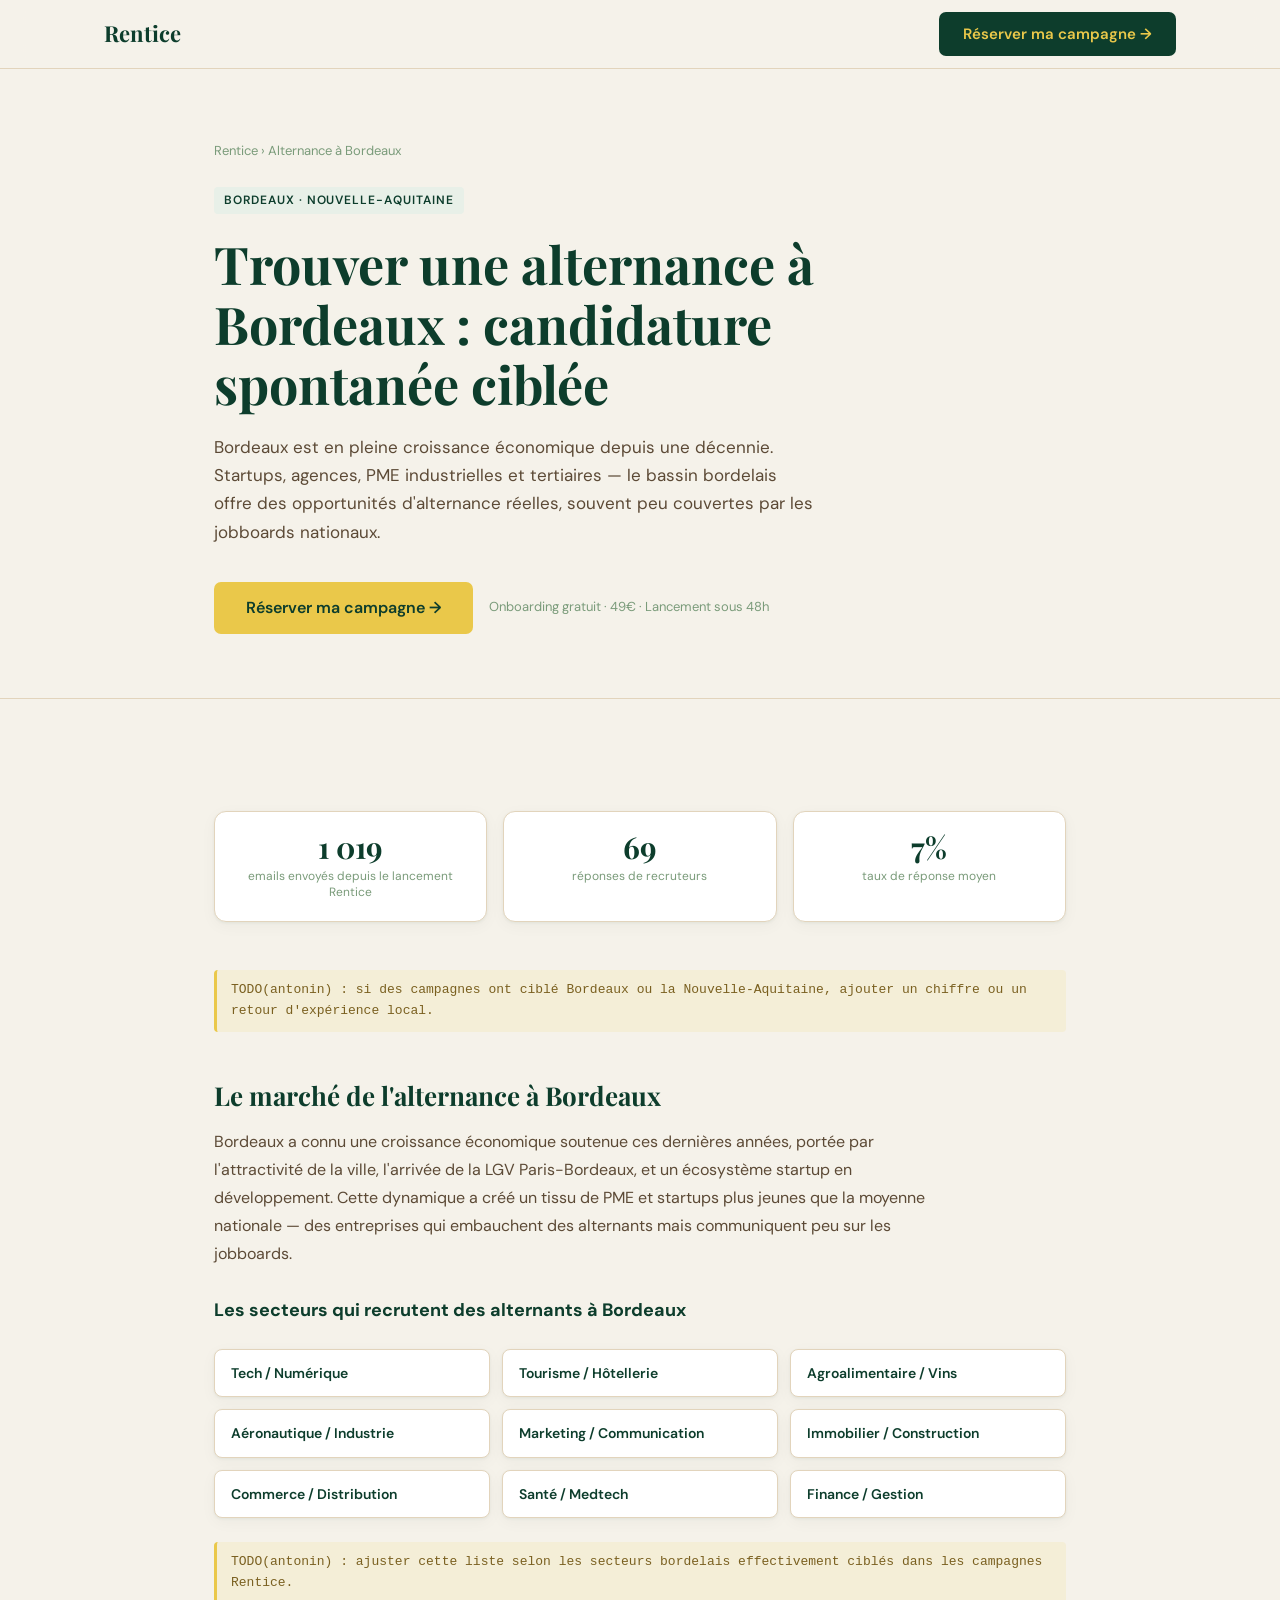
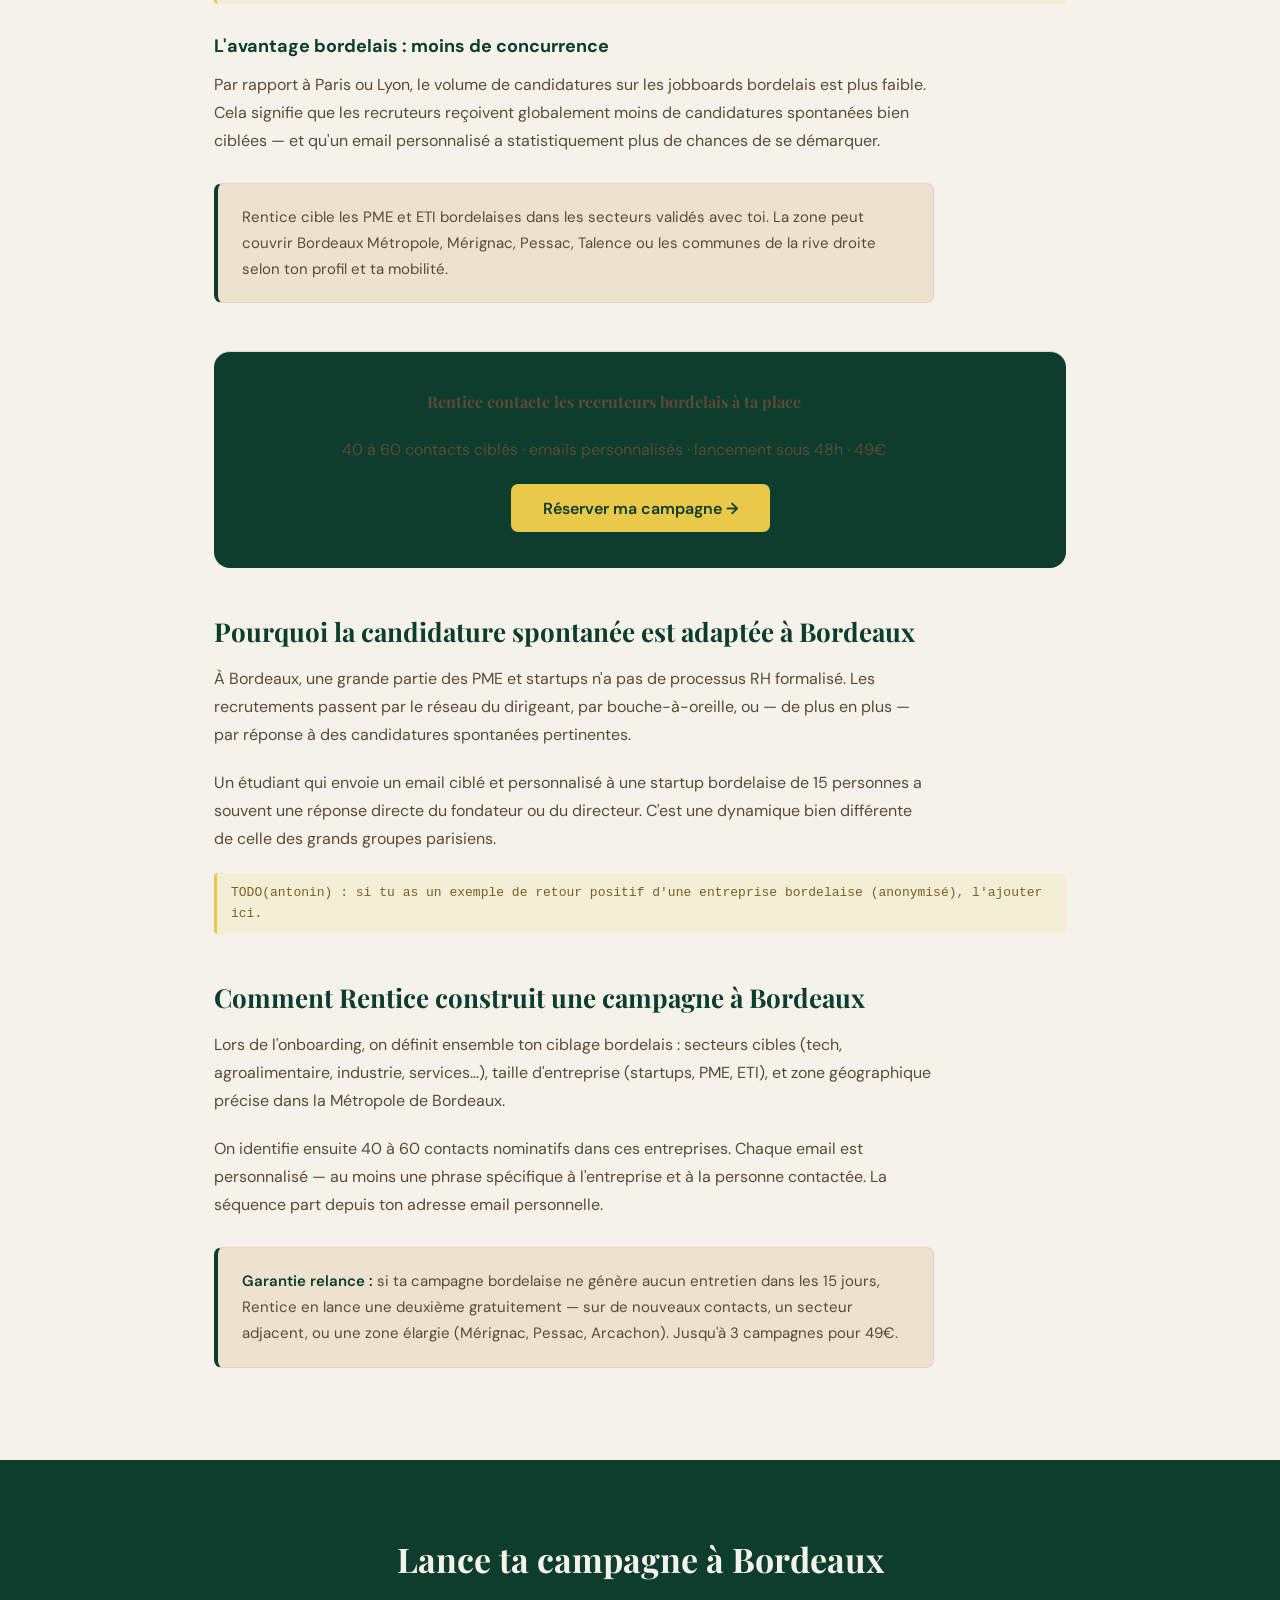
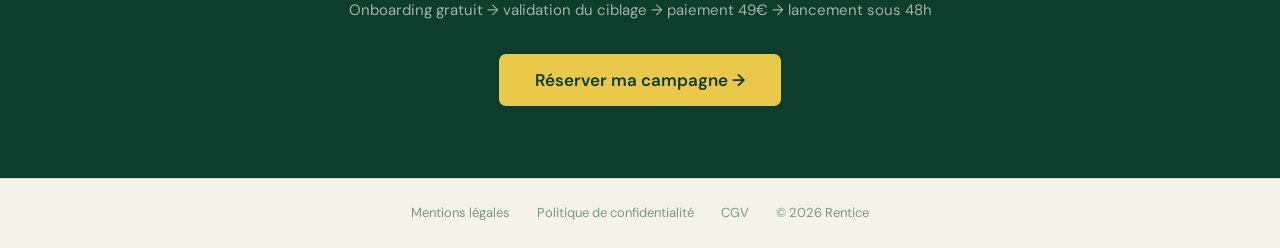
==== alternance-bordeaux/index.html @ 3a3a35f7 "Phase 3 — cluster pages SEO (villes, écoles, emails, résultats) Pages créées : - /resultats/ : donné" ====
<!DOCTYPE html>
<html lang="fr">
<head>
  <meta charset="UTF-8" />
  <meta name="viewport" content="width=device-width, initial-scale=1.0" />
  <title>Trouver une alternance à Bordeaux : candidature spontanée ciblée | Rentice</title>
  <meta name="description" content="Trouver une alternance à Bordeaux en 2026 : marché en croissance, startups et PME actives. Rentice contacte 40 à 60 recruteurs bordelais à ta place. 49€, sans abonnement." />
  <link rel="canonical" href="https://rentice.app/alternance-bordeaux/" />
  <meta name="robots" content="index, follow" />
  <meta property="og:title" content="Trouver une alternance à Bordeaux : candidature spontanée ciblée" />
  <meta property="og:description" content="Rentice contacte les recruteurs bordelais à ta place — startups, PME, agences. 40 à 60 contacts ciblés, emails personnalisés, lancement sous 48h. 49€." />
  <meta property="og:type" content="website" />
  <meta property="og:url" content="https://rentice.app/alternance-bordeaux/" />
  <meta property="og:site_name" content="Rentice" />
  <script type="application/ld+json">
  {
    "@context": "https://schema.org",
    "@type": "Service",
    "name": "Campagne de candidature spontanée alternance Bordeaux",
    "description": "Rentice contacte 40 à 60 recruteurs à Bordeaux pour des étudiants en recherche d'alternance. Emails personnalisés, lancement sous 48h, 49€.",
    "provider": {"@type": "Organization", "name": "Rentice", "url": "https://rentice.app"},
    "areaServed": {"@type": "City", "name": "Bordeaux"},
    "url": "https://rentice.app/alternance-bordeaux/"
  }
  </script>
  <link rel="preconnect" href="https://fonts.googleapis.com" />
  <link rel="preconnect" href="https://fonts.gstatic.com" crossorigin />
  <link rel="preload" as="style" href="https://fonts.googleapis.com/css2?family=Playfair+Display:wght@400;700&family=DM+Sans:ital,opsz,wght@0,9..40,300..700;1,9..40,300..700&display=swap" onload="this.onload=null;this.rel='stylesheet'" />
  <noscript><link rel="stylesheet" href="https://fonts.googleapis.com/css2?family=Playfair+Display:wght@400;700&family=DM+Sans:ital,opsz,wght@0,9..40,300..700;1,9..40,300..700&display=swap" /></noscript>
  <link rel="preload" as="style" href="/style.css" onload="this.onload=null;this.rel='stylesheet'" />
  <noscript><link rel="stylesheet" href="/style.css" /></noscript>
  <style>
    :root{--green-900:#0D3D2C;--green-800:#145238;--gold-400:#EAC84A;--cream-50:#F5F2EA;--cream-100:#EDE2CE;--cream-200:#E2D4BC;--cream-700:#5C4A36;--sage-500:#7A9B7A;--sage-100:#E8F0E8;--font-display:'Playfair Display',Georgia,serif;--font-body:'DM Sans',-apple-system,sans-serif;--radius-sm:7px;--radius-lg:16px;--transition:200ms ease-out;--shadow-card:0 1px 3px rgba(13,61,44,0.06),0 4px 16px rgba(13,61,44,0.04)}
    *,*::before,*::after{box-sizing:border-box;margin:0;padding:0}
    html{overflow-x:hidden}
    body{font-family:var(--font-body);background:var(--cream-50);color:var(--cream-700);line-height:1.6;-webkit-font-smoothing:antialiased}
    a{text-decoration:none;color:inherit}
    .container{width:100%;max-width:900px;margin:0 auto;padding:0 24px}
    .btn{display:inline-flex;align-items:center;justify-content:center;height:44px;padding:0 24px;border-radius:var(--radius-sm);font-family:var(--font-body);font-size:15px;font-weight:600;cursor:pointer;border:none;transition:background var(--transition);white-space:nowrap;text-decoration:none}
    .btn--primary{background:var(--green-900);color:var(--gold-400)}
    .btn--primary:hover{background:var(--green-800)}
    .btn--gold{background:var(--gold-400);color:var(--green-900)}
    .btn--gold:hover{opacity:0.9}
    .navbar{position:sticky;top:0;z-index:100;background:rgba(245,242,234,0.9);backdrop-filter:blur(12px);border-bottom:1px solid var(--cream-200)}
    .navbar__inner{display:flex;align-items:center;height:68px;max-width:1120px;margin:0 auto;padding:0 24px}
    .navbar__logo{font-family:var(--font-display);font-size:22px;font-weight:700;color:var(--green-900)}
    .city-hero{padding:72px 0 64px;border-bottom:1px solid var(--cream-200)}
    .city-hero__breadcrumb{font-size:13px;color:var(--sage-500);margin-bottom:24px}
    .city-hero__breadcrumb a{color:var(--sage-500)}
    .city-hero__breadcrumb a:hover{color:var(--green-900)}
    .city-hero__tag{display:inline-block;background:var(--sage-100);color:var(--green-900);font-size:12px;font-weight:600;letter-spacing:0.08em;text-transform:uppercase;padding:4px 10px;border-radius:4px;margin-bottom:20px}
    .city-hero__title{font-family:var(--font-display);font-size:clamp(30px,5vw,52px);font-weight:700;color:var(--green-900);line-height:1.15;margin-bottom:20px;max-width:760px}
    .city-hero__sub{font-size:17px;color:var(--cream-700);max-width:600px;line-height:1.65;margin-bottom:36px}
    .city-hero__cta-row{display:flex;align-items:center;gap:16px;flex-wrap:wrap}
    .city-hero__note{font-size:13px;color:var(--sage-500)}
    .inline-stats{display:grid;grid-template-columns:repeat(3,1fr);gap:16px;margin:48px 0}
    .inline-stats__item{background:#fff;border:1px solid var(--cream-200);border-radius:12px;padding:20px;text-align:center;box-shadow:var(--shadow-card)}
    .inline-stats__num{font-family:var(--font-display);font-size:30px;font-weight:700;color:var(--green-900);display:block;line-height:1}
    .inline-stats__label{font-size:12px;color:var(--sage-500);margin-top:6px;display:block;line-height:1.4}
    .city-body{padding:64px 0}
    .city-body h2{font-family:var(--font-display);font-size:26px;font-weight:700;color:var(--green-900);margin:48px 0 16px;line-height:1.25}
    .city-body h2:first-child{margin-top:0}
    .city-body h3{font-size:18px;font-weight:700;color:var(--green-900);margin:28px 0 10px}
    .city-body p{font-size:16px;line-height:1.75;color:var(--cream-700);margin-bottom:20px;max-width:720px}
    .city-body ul{margin:0 0 20px 22px;font-size:16px;line-height:1.75;color:var(--cream-700);max-width:720px}
    .city-body li{margin-bottom:6px}
    .city-body strong{color:var(--green-900);font-weight:600}
    .todo{background:rgba(234,200,74,0.12);border-left:3px solid var(--gold-400);padding:10px 14px;border-radius:4px;font-size:13px;color:#7a6020;margin:12px 0 20px;font-family:monospace}
    .callout{background:var(--cream-100);border:1px solid var(--cream-200);border-left:4px solid var(--green-900);border-radius:8px;padding:20px 24px;margin:28px 0;max-width:720px}
    .callout p{margin-bottom:0;font-size:15px}
    .mid-cta{background:var(--green-900);border-radius:var(--radius-lg);padding:36px 40px;margin:48px 0;text-align:center}
    .mid-cta__title{font-family:var(--font-display);font-size:22px;font-weight:700;color:#F5F2EA;margin-bottom:10px}
    .mid-cta__sub{font-size:14px;color:rgba(245,242,234,0.65);margin-bottom:24px}
    .mid-cta .btn--gold{height:48px;font-size:16px;padding:0 32px}
    .end-cta{background:var(--green-900);padding:72px 0;text-align:center}
    .end-cta__title{font-family:var(--font-display);font-size:clamp(24px,4vw,34px);font-weight:700;color:#F5F2EA;margin-bottom:12px}
    .end-cta__sub{font-size:15px;color:rgba(245,242,234,0.65);margin-bottom:32px}
    .end-cta .btn--gold{height:52px;font-size:17px;padding:0 36px}
    .sectors-grid{display:grid;grid-template-columns:repeat(3,1fr);gap:12px;margin:24px 0}
    .sector-chip{background:#fff;border:1px solid var(--cream-200);border-radius:8px;padding:12px 16px;font-size:14px;font-weight:600;color:var(--green-900);box-shadow:var(--shadow-card)}
    @media(max-width:640px){.inline-stats{grid-template-columns:1fr}.sectors-grid{grid-template-columns:1fr 1fr}.mid-cta{padding:28px 20px}}
    .footer-mini{border-top:1px solid var(--cream-200);padding:24px 0;text-align:center;font-size:13px;color:var(--sage-500)}
  </style>
</head>
<body>

  <header class="navbar">
    <div class="navbar__inner">
      <a href="/" class="navbar__logo">Rentice</a>
      <a href="https://form.jotform.com/261302830869055" target="_blank" rel="noopener noreferrer" class="btn btn--primary" style="margin-left:auto">Réserver ma campagne →</a>
    </div>
  </header>

  <div class="city-hero">
    <div class="container">
      <div class="city-hero__breadcrumb">
        <a href="/">Rentice</a> › Alternance à Bordeaux
      </div>
      <div class="city-hero__tag">Bordeaux · Nouvelle-Aquitaine</div>
      <h1 class="city-hero__title">Trouver une alternance à Bordeaux : candidature spontanée ciblée</h1>
      <p class="city-hero__sub">Bordeaux est en pleine croissance économique depuis une décennie. Startups, agences, PME industrielles et tertiaires — le bassin bordelais offre des opportunités d'alternance réelles, souvent peu couvertes par les jobboards nationaux.</p>
      <div class="city-hero__cta-row">
        <a href="https://form.jotform.com/261302830869055" target="_blank" rel="noopener noreferrer" class="btn btn--gold" style="height:52px;font-size:16px;padding:0 32px">Réserver ma campagne →</a>
        <span class="city-hero__note">Onboarding gratuit · 49€ · Lancement sous 48h</span>
      </div>
    </div>
  </div>

  <main class="city-body">
    <div class="container">

      <div class="inline-stats">
        <div class="inline-stats__item">
          <span class="inline-stats__num">1 019</span>
          <span class="inline-stats__label">emails envoyés depuis le lancement Rentice</span>
        </div>
        <div class="inline-stats__item">
          <span class="inline-stats__num">69</span>
          <span class="inline-stats__label">réponses de recruteurs</span>
        </div>
        <div class="inline-stats__item">
          <span class="inline-stats__num">7%</span>
          <span class="inline-stats__label">taux de réponse moyen</span>
        </div>
      </div>

      <div class="todo">TODO(antonin) : si des campagnes ont ciblé Bordeaux ou la Nouvelle-Aquitaine, ajouter un chiffre ou un retour d'expérience local.</div>

      <h2>Le marché de l'alternance à Bordeaux</h2>

      <p>Bordeaux a connu une croissance économique soutenue ces dernières années, portée par l'attractivité de la ville, l'arrivée de la LGV Paris-Bordeaux, et un écosystème startup en développement. Cette dynamique a créé un tissu de PME et startups plus jeunes que la moyenne nationale — des entreprises qui embauchent des alternants mais communiquent peu sur les jobboards.</p>

      <h3>Les secteurs qui recrutent des alternants à Bordeaux</h3>

      <div class="sectors-grid">
        <div class="sector-chip">Tech / Numérique</div>
        <div class="sector-chip">Tourisme / Hôtellerie</div>
        <div class="sector-chip">Agroalimentaire / Vins</div>
        <div class="sector-chip">Aéronautique / Industrie</div>
        <div class="sector-chip">Marketing / Communication</div>
        <div class="sector-chip">Immobilier / Construction</div>
        <div class="sector-chip">Commerce / Distribution</div>
        <div class="sector-chip">Santé / Medtech</div>
        <div class="sector-chip">Finance / Gestion</div>
      </div>

      <div class="todo">TODO(antonin) : ajuster cette liste selon les secteurs bordelais effectivement ciblés dans les campagnes Rentice.</div>

      <h3>L'avantage bordelais : moins de concurrence</h3>
      <p>Par rapport à Paris ou Lyon, le volume de candidatures sur les jobboards bordelais est plus faible. Cela signifie que les recruteurs reçoivent globalement moins de candidatures spontanées bien ciblées — et qu'un email personnalisé a statistiquement plus de chances de se démarquer.</p>

      <div class="callout">
        <p>Rentice cible les PME et ETI bordelaises dans les secteurs validés avec toi. La zone peut couvrir Bordeaux Métropole, Mérignac, Pessac, Talence ou les communes de la rive droite selon ton profil et ta mobilité.</p>
      </div>

      <!-- MID CTA -->
      <div class="mid-cta">
        <p class="mid-cta__title">Rentice contacte les recruteurs bordelais à ta place</p>
        <p class="mid-cta__sub">40 à 60 contacts ciblés · emails personnalisés · lancement sous 48h · 49€</p>
        <a href="https://form.jotform.com/261302830869055" target="_blank" rel="noopener noreferrer" class="btn btn--gold">Réserver ma campagne →</a>
      </div>

      <h2>Pourquoi la candidature spontanée est adaptée à Bordeaux</h2>

      <p>À Bordeaux, une grande partie des PME et startups n'a pas de processus RH formalisé. Les recrutements passent par le réseau du dirigeant, par bouche-à-oreille, ou — de plus en plus — par réponse à des candidatures spontanées pertinentes.</p>
      <p>Un étudiant qui envoie un email ciblé et personnalisé à une startup bordelaise de 15 personnes a souvent une réponse directe du fondateur ou du directeur. C'est une dynamique bien différente de celle des grands groupes parisiens.</p>

      <div class="todo">TODO(antonin) : si tu as un exemple de retour positif d'une entreprise bordelaise (anonymisé), l'ajouter ici.</div>

      <h2>Comment Rentice construit une campagne à Bordeaux</h2>

      <p>Lors de l'onboarding, on définit ensemble ton ciblage bordelais : secteurs cibles (tech, agroalimentaire, industrie, services…), taille d'entreprise (startups, PME, ETI), et zone géographique précise dans la Métropole de Bordeaux.</p>

      <p>On identifie ensuite 40 à 60 contacts nominatifs dans ces entreprises. Chaque email est personnalisé — au moins une phrase spécifique à l'entreprise et à la personne contactée. La séquence part depuis ton adresse email personnelle.</p>

      <div class="callout">
        <p><strong>Garantie relance :</strong> si ta campagne bordelaise ne génère aucun entretien dans les 15 jours, Rentice en lance une deuxième gratuitement — sur de nouveaux contacts, un secteur adjacent, ou une zone élargie (Mérignac, Pessac, Arcachon). Jusqu'à 3 campagnes pour 49€.</p>
      </div>

    </div>
  </main>

  <div class="end-cta">
    <div class="container">
      <p class="end-cta__title">Lance ta campagne à Bordeaux</p>
      <p class="end-cta__sub">Onboarding gratuit → validation du ciblage → paiement 49€ → lancement sous 48h</p>
      <a href="https://form.jotform.com/261302830869055" target="_blank" rel="noopener noreferrer" class="btn btn--gold">Réserver ma campagne →</a>
    </div>
  </div>

  <footer class="footer-mini">
    <div class="container">
      <a href="/mentions-legales/" style="margin:0 12px;color:inherit">Mentions légales</a>
      <a href="/politique-de-confidentialite/" style="margin:0 12px;color:inherit">Politique de confidentialité</a>
      <a href="/cgv/" style="margin:0 12px;color:inherit">CGV</a>
      <span style="margin:0 12px">© 2026 Rentice</span>
    </div>
  </footer>

</body>
</html>
---- style.css ----
/* ============================================
   RENTICE — DESIGN SYSTEM
   ============================================ */

:root {
  --green-900: #0D3D2C;
  --green-800: #145238;
  --gold-400:  #EAC84A;
  --gold-300:  #F0D778;
  --cream-50:  #F5F2EA;
  --cream-100: #EDE2CE;
  --cream-200: #E2D4BC;
  --cream-700: #5C4A36;
  --sage-500:  #7A9B7A;
  --sage-100:  #E7F0E7;

  --font-display: 'Playfair Display', Georgia, serif;
  --font-body:    'DM Sans', -apple-system, sans-serif;
  --font-mono:    'Geist Mono', monospace;

  --radius-sm: 7px;
  --radius-md: 12px;
  --radius-lg: 16px;

  --shadow-card: 0 8px 24px -6px rgba(13,61,44,0.12);
  --transition: 200ms ease-out;
}

/* ============================================
   RESET & BASE
   ============================================ */

*, *::before, *::after {
  box-sizing: border-box;
  margin: 0;
  padding: 0;
}

html {
  scroll-behavior: smooth;
  overflow-x: hidden;
}

body {
  font-family: var(--font-body);
  background: var(--cream-50);
  color: var(--cream-700);
  line-height: 1.6;
  -webkit-font-smoothing: antialiased;
  overflow-x: hidden;
}

button, a {
  -webkit-tap-highlight-color: transparent;
  touch-action: manipulation;
}

img, svg { display: block; max-width: 100%; }

a { text-decoration: none; color: inherit; }

ul { list-style: none; }

.sr-only {
  position: absolute;
  width: 1px;
  height: 1px;
  padding: 0;
  margin: -1px;
  overflow: hidden;
  clip: rect(0,0,0,0);
  white-space: nowrap;
  border: 0;
}

/* ============================================
   LAYOUT
   ============================================ */

.container {
  width: 100%;
  max-width: 1120px;
  margin: 0 auto;
  padding: 0 24px;
}

/* ============================================
   BUTTONS
   ============================================ */

.btn {
  display: inline-flex;
  align-items: center;
  justify-content: center;
  height: 44px;
  padding: 0 24px;
  border-radius: var(--radius-sm);
  font-family: var(--font-body);
  font-size: 15px;
  font-weight: 600;
  cursor: pointer;
  border: none;
  transition: background var(--transition), color var(--transition), border-color var(--transition), box-shadow var(--transition), transform var(--transition);
  white-space: nowrap;
}

.btn--large {
  height: 52px;
  padding: 0 32px;
  font-size: 16px;
}

.btn--primary {
  background: var(--green-900);
  color: var(--gold-400);
}
.btn--primary:hover {
  background: var(--green-800);
}

.btn--gold {
  background: var(--gold-400);
  color: var(--green-900);
}
.btn--gold:hover {
  background: #dab93e;
  transform: translateY(-1px);
  box-shadow: 0 8px 20px -4px rgba(234,200,74,0.45);
}
.btn--gold:active {
  transform: translateY(0);
  box-shadow: none;
}

.btn--outline {
  background: transparent;
  border: 1.5px solid var(--green-900);
  color: var(--green-900);
}
.btn--outline:hover {
  background: var(--cream-100);
  transform: translateY(-1px);
}
.btn--outline:active {
  transform: translateY(0);
}

.btn--on-dark {
  background: rgba(234,200,74,0.15);
  color: var(--gold-400);
  border: 1px solid rgba(234,200,74,0.3);
}
.btn--on-dark:hover {
  background: rgba(234,200,74,0.25);
}

/* ============================================
   PILLS
   ============================================ */

.pill {
  display: inline-flex;
  align-items: center;
  padding: 6px 14px;
  border-radius: 999px;
  font-family: var(--font-body);
  font-size: 13px;
  font-weight: 500;
  letter-spacing: 0.01em;
}

.pill--dark {
  background: var(--green-900);
  color: var(--gold-400);
}

.pill--gold-outline {
  background: rgba(234,200,74,0.15);
  color: var(--gold-400);
  border: 1px solid rgba(234,200,74,0.3);
}

/* ============================================
   SECTION HEADERS
   ============================================ */

.section-header {
  text-align: center;
  margin-bottom: 56px;
}

.section-title {
  font-family: var(--font-display);
  font-size: clamp(32px, 4vw, 48px);
  font-weight: 700;
  color: var(--green-900);
  line-height: 1.15;
  margin-bottom: 12px;
}

.section-title--light {
  color: var(--cream-50);
}

.section-subtitle {
  font-size: 18px;
  color: var(--sage-500);
  font-weight: 400;
}

/* ============================================
   NAVBAR
   ============================================ */

.navbar {
  position: -webkit-sticky;
  position: sticky;
  top: 0;
  z-index: 100;
  background: rgba(245,242,234,0.85);
  backdrop-filter: blur(12px);
  -webkit-backdrop-filter: blur(12px);
  border-bottom: 1px solid var(--cream-200);
  transition: box-shadow var(--transition);
}

.navbar.scrolled {
  box-shadow: 0 4px 20px -4px rgba(13,61,44,0.10);
}

.navbar__inner {
  display: flex;
  align-items: center;
  gap: 32px;
  height: 68px;
}

.navbar__logo {
  flex-shrink: 0;
}

.navbar__nav {
  display: flex;
  align-items: center;
  gap: 28px;
  margin-left: auto;
}

.navbar__link {
  font-size: 14px;
  font-weight: 500;
  color: var(--cream-700);
  transition: color var(--transition);
}
.navbar__link:hover {
  color: var(--green-900);
}

.navbar__cta {
  flex-shrink: 0;
}

.navbar__hamburger {
  display: none;
  flex-direction: column;
  justify-content: center;
  gap: 5px;
  width: 36px;
  height: 36px;
  background: none;
  border: none;
  cursor: pointer;
  margin-left: auto;
  padding: 4px;
}

.navbar__hamburger span {
  display: block;
  width: 22px;
  height: 2px;
  background: var(--green-900);
  border-radius: 2px;
  transition: transform var(--transition), opacity var(--transition);
}

.navbar__hamburger.open span:nth-child(1) {
  transform: translateY(7px) rotate(45deg);
}
.navbar__hamburger.open span:nth-child(2) {
  opacity: 0;
}
.navbar__hamburger.open span:nth-child(3) {
  transform: translateY(-7px) rotate(-45deg);
}

.navbar__mobile {
  display: none;
  flex-direction: column;
  gap: 4px;
  padding: 16px 24px 20px;
  border-top: 1px solid var(--cream-200);
}

.navbar__mobile.open {
  display: flex;
}

.navbar__mobile-link {
  font-size: 16px;
  font-weight: 500;
  color: var(--cream-700);
  padding: 10px 0;
  border-bottom: 1px solid var(--cream-200);
  transition: color var(--transition);
}
.navbar__mobile-link:hover {
  color: var(--green-900);
}

.navbar__mobile-cta {
  margin-top: 12px;
  width: 100%;
}

/* ============================================
   HERO
   ============================================ */

.hero {
  position: relative;
  background: var(--cream-50);
  padding: 80px 0 96px;
  overflow: hidden;
}

.hero__noise {
  position: absolute;
  inset: 0;
  background-image: url("data:image/svg+xml,%3Csvg xmlns='http://www.w3.org/2000/svg' width='300' height='300'%3E%3Cfilter id='noise'%3E%3CfeTurbulence type='fractalNoise' baseFrequency='0.75' numOctaves='4' stitchTiles='stitch'/%3E%3CfeColorMatrix type='saturate' values='0'/%3E%3C/filter%3E%3Crect width='300' height='300' filter='url(%23noise)' opacity='0.03'/%3E%3C/svg%3E");
  pointer-events: none;
  opacity: 0.6;
}

.hero__inner {
  display: grid;
  grid-template-columns: 1fr 1.4fr;
  gap: 64px;
  align-items: center;
}

.hero__content {
  display: flex;
  flex-direction: column;
  gap: 24px;
}

.hero__title {
  font-family: var(--font-display);
  font-size: clamp(40px, 4.5vw, 58px);
  font-weight: 700;
  color: var(--green-900);
  line-height: 1.1;
}

.hero__subtitle {
  font-size: 18px;
  color: var(--cream-700);
  line-height: 1.65;
  max-width: 520px;
}

.hero__actions {
  display: flex;
  align-items: center;
  gap: 12px;
  flex-wrap: wrap;
}

.hero__stats {
  display: flex;
  align-items: center;
  gap: 10px;
  flex-wrap: wrap;
  padding-top: 8px;
}

.hero__stat {
  font-size: 13px;
  font-weight: 500;
  color: var(--sage-500);
}

.hero__sep {
  color: var(--cream-200);
  font-size: 16px;
}

.hero__seo {
  font-size: 15px;
  font-weight: 600;
  color: var(--green-900);
  letter-spacing: -0.01em;
}

/* ---- Hero Highlight ---- */

.hero__highlight {
  position: relative;
  display: inline-block;
}

.hero__highlight::after {
  content: '';
  position: absolute;
  left: 0;
  bottom: -1px;
  width: 100%;
  height: 5px;
  background: var(--gold-400);
  border-radius: 3px;
  transform: scaleX(0);
  transform-origin: left center;
  animation: underlineDraw 0.8s cubic-bezier(0.16, 1, 0.3, 1) 0.6s forwards;
}

/* ---- Hero Social Proof ---- */

.hero__social-proof {
  display: flex;
  align-items: center;
  gap: 12px;
  padding-top: 4px;
}

.avatar-stack {
  display: flex;
}

.avatar-stack__item {
  width: 30px;
  height: 30px;
  border-radius: 50%;
  background: var(--green-900);
  color: var(--gold-400);
  font-size: 10px;
  font-weight: 700;
  display: flex;
  align-items: center;
  justify-content: center;
  border: 2px solid var(--cream-50);
  margin-left: -8px;
  flex-shrink: 0;
  transition: margin-left 200ms ease-out, transform 200ms ease-out;
}

.avatar-stack__item:first-child { margin-left: 0; }

.hero__social-proof:hover .avatar-stack__item:not(:first-child) {
  margin-left: -2px;
}
.avatar-stack__item:nth-child(2) { background: var(--green-800); }
.avatar-stack__item:nth-child(3) { background: #2a6b42; }
.avatar-stack__item:nth-child(4) { background: var(--sage-500); color: var(--green-900); }

.hero__social-text {
  font-size: 13px;
  color: var(--sage-500);
}

.hero__social-text strong {
  color: var(--green-900);
  font-weight: 600;
}

/* ---- Hero Trust Badges ---- */

.hero__trust {
  display: flex;
  align-items: center;
  gap: 10px;
  flex-wrap: wrap;
}

.hero__trust-item {
  display: inline-flex;
  align-items: center;
  gap: 5px;
  font-size: 13px;
  font-weight: 500;
  color: var(--sage-500);
}

.hero__trust-item svg {
  color: var(--sage-500);
  flex-shrink: 0;
}

.hero__trust-sep {
  color: var(--cream-200);
  font-size: 14px;
  line-height: 1;
}

/* ---- Mock UI Card ---- */

.hero__mock {
  display: flex;
  justify-content: center;
}

.mock-card {
  background: #fff;
  border: 1px solid var(--cream-200);
  border-radius: var(--radius-lg);
  padding: 44px 40px;
  width: 100%;
  box-shadow: 0 20px 60px -12px rgba(13,61,44,0.15), 0 4px 16px -4px rgba(13,61,44,0.08);
}

.mock-card__header {
  display: flex;
  align-items: center;
  gap: 10px;
  margin-bottom: 28px;
}

.mock-card__dot {
  width: 10px;
  height: 10px;
  border-radius: 50%;
}
.mock-card__dot--green { background: #4CAF50; }

.mock-card__title {
  font-size: 16px;
  font-weight: 600;
  color: var(--green-900);
  flex: 1;
}

.mock-card__badge {
  font-size: 13px;
  font-weight: 600;
  font-family: var(--font-mono);
  color: #4CAF50;
  background: rgba(76,175,80,0.1);
  padding: 4px 12px;
  border-radius: 999px;
}

.mock-card__profile {
  display: flex;
  align-items: center;
  gap: 16px;
  margin-bottom: 28px;
}

.mock-avatar {
  width: 52px;
  height: 52px;
  border-radius: 50%;
  background: var(--green-900);
  color: var(--gold-400);
  font-size: 17px;
  font-weight: 700;
  display: flex;
  align-items: center;
  justify-content: center;
  flex-shrink: 0;
}

.mock-card__name {
  font-size: 18px;
  font-weight: 600;
  color: var(--green-900);
}

.mock-card__school {
  font-size: 14px;
  color: var(--sage-500);
  margin-top: 3px;
}

.mock-card__progress-wrap {
  margin-bottom: 28px;
}

.mock-card__progress-label {
  display: flex;
  justify-content: space-between;
  font-size: 14px;
  color: var(--sage-500);
  margin-bottom: 10px;
}

.mock-card__progress-pct {
  font-family: var(--font-mono);
  font-weight: 500;
  color: var(--green-900);
}

.mock-card__progress-bar {
  height: 8px;
  background: var(--sage-100);
  border-radius: 999px;
  overflow: hidden;
}

.mock-card__progress-fill {
  height: 100%;
  background: linear-gradient(90deg, var(--green-900), #1a6b48);
  border-radius: 999px;
  transition: width 1s ease-out;
}

.mock-card__stats {
  display: grid;
  grid-template-columns: repeat(3, 1fr);
  gap: 12px;
  margin-bottom: 24px;
}

.mock-stat {
  text-align: center;
  padding: 20px 10px;
  background: var(--cream-50);
  border-radius: 10px;
}

.mock-stat__value {
  font-family: var(--font-mono);
  font-size: 28px;
  font-weight: 500;
  color: var(--green-900);
  line-height: 1;
}

.mock-stat__value--gold { color: var(--gold-400); }
.mock-stat__value--green { color: #2e7d4f; }

.mock-stat__label {
  font-size: 12px;
  color: var(--sage-500);
  margin-top: 6px;
  line-height: 1.3;
}

.mock-card__footer {
  display: flex;
  align-items: center;
  gap: 8px;
  padding-top: 20px;
  border-top: 1px solid var(--cream-200);
  font-size: 13px;
  color: var(--sage-500);
}

/* ============================================
   INBOX CARD (Hero Mockup)
   ============================================ */

.inbox-card {
  background: #fff;
  border: 1px solid var(--cream-200);
  border-radius: var(--radius-lg);
  overflow: hidden;
  box-shadow: 0 20px 60px -12px rgba(13,61,44,0.16), 0 4px 16px -4px rgba(13,61,44,0.08);
}

.inbox-card__header {
  display: flex;
  align-items: center;
  justify-content: space-between;
  padding: 16px 20px;
  border-bottom: 1px solid var(--cream-200);
  background: var(--cream-50);
}

.inbox-card__header-left {
  display: flex;
  align-items: center;
  gap: 8px;
}

.inbox-card__title {
  font-size: 14px;
  font-weight: 600;
  color: var(--green-900);
}

.inbox-card__badge {
  font-size: 11px;
  font-weight: 600;
  font-family: var(--font-mono);
  color: #2e7d4f;
  background: rgba(46,125,79,0.12);
  padding: 3px 10px;
  border-radius: 999px;
  animation: badgePulse 2.5s ease-in-out 1.5s 2;
}

.inbox-email {
  display: flex;
  align-items: flex-start;
  gap: 14px;
  padding: 14px 20px;
  border-bottom: 1px solid var(--cream-200);
  position: relative;
  transition: background 150ms ease-out;
  cursor: default;
}

.inbox-email:last-of-type {
  border-bottom: none;
}

.inbox-email:hover {
  background: var(--cream-50);
}

.inbox-email--new {
  background: rgba(122,155,122,0.05);
}

.inbox-email--new::before {
  content: '';
  position: absolute;
  left: 0;
  top: 0;
  bottom: 0;
  width: 3px;
  background: var(--gold-400);
}

.inbox-avatar {
  width: 38px;
  height: 38px;
  border-radius: 50%;
  display: flex;
  align-items: center;
  justify-content: center;
  font-size: 12px;
  font-weight: 700;
  flex-shrink: 0;
  color: #fff;
}

.inbox-avatar--green  { background: #2e7d4f; }
.inbox-avatar--blue   { background: #1565c0; }
.inbox-avatar--purple { background: #6a1b9a; }

.inbox-email__body {
  flex: 1;
  min-width: 0;
}

.inbox-email__meta {
  display: flex;
  align-items: baseline;
  justify-content: space-between;
  gap: 8px;
  margin-bottom: 3px;
}

.inbox-email__from {
  font-size: 13px;
  font-weight: 600;
  color: var(--green-900);
  white-space: nowrap;
  overflow: hidden;
  text-overflow: ellipsis;
}

.inbox-email__time {
  font-size: 11px;
  color: var(--sage-500);
  flex-shrink: 0;
  font-family: var(--font-mono);
}

.inbox-email__subject {
  font-size: 13px;
  color: var(--green-900);
  font-weight: 500;
  margin-bottom: 3px;
  white-space: nowrap;
  overflow: hidden;
  text-overflow: ellipsis;
}

.inbox-email__preview {
  font-size: 12px;
  color: var(--sage-500);
  white-space: nowrap;
  overflow: hidden;
  text-overflow: ellipsis;
}

.inbox-card__footer {
  display: flex;
  align-items: center;
  justify-content: space-between;
  gap: 12px;
  padding: 12px 20px;
  background: var(--cream-50);
  border-top: 1px solid var(--cream-200);
}

.inbox-card__footer-text {
  display: flex;
  align-items: center;
  gap: 6px;
  font-size: 11px;
  color: var(--sage-500);
  font-family: var(--font-mono);
  white-space: nowrap;
}

.inbox-card__stats {
  display: flex;
  align-items: center;
  gap: 12px;
}

.inbox-stat {
  text-align: center;
}

.inbox-stat__value {
  font-family: var(--font-mono);
  font-size: 18px;
  font-weight: 500;
  color: var(--green-900);
  line-height: 1;
}

.inbox-stat__value--gold  { color: var(--gold-400); }
.inbox-stat__value--green { color: #2e7d4f; }

.inbox-stat__label {
  font-size: 9px;
  color: var(--sage-500);
  margin-top: 3px;
  text-transform: uppercase;
  letter-spacing: 0.06em;
}

.inbox-stat-sep {
  width: 1px;
  height: 24px;
  background: var(--cream-200);
}

/* ============================================
   CRÉDIBILITÉ STRIP
   ============================================ */

.cred,
.how,
.pricing,
.faq,
.waitlist {
  content-visibility: auto;
  contain-intrinsic-size: 0 600px;
}

.cred {
  background: var(--green-900);
  padding: 64px 0;
}

.cred__inner {
  display: flex;
  flex-direction: column;
  align-items: center;
  gap: 52px;
}

.cred__quote {
  text-align: center;
  max-width: 760px;
}

.cred__blockquote {
  font-family: var(--font-display);
  font-size: clamp(19px, 2.2vw, 26px);
  font-weight: 400;
  font-style: italic;
  color: var(--cream-50);
  line-height: 1.6;
  margin-bottom: 28px;
}

.cred__author {
  display: inline-flex;
  align-items: center;
  gap: 14px;
}

.cred__author-avatar {
  width: 46px;
  height: 46px;
  border-radius: 50%;
  background: var(--gold-400);
  color: var(--green-900);
  font-family: var(--font-display);
  font-size: 16px;
  font-weight: 700;
  display: flex;
  align-items: center;
  justify-content: center;
  flex-shrink: 0;
}

.cred__author-name {
  font-size: 15px;
  font-weight: 600;
  color: var(--cream-50);
  text-align: left;
}

.cred__author-role {
  font-size: 13px;
  color: rgba(245,242,234,0.5);
  margin-top: 2px;
  text-align: left;
}

.cred__stats {
  display: flex;
  align-items: stretch;
  gap: 0;
  width: 100%;
  max-width: 760px;
  background: rgba(255,255,255,0.05);
  border: 1px solid rgba(245,242,234,0.1);
  border-radius: var(--radius-lg);
  padding: 36px 0;
}

.cred__stat {
  flex: 1;
  padding: 0 32px;
  text-align: center;
}
.cred__stat:first-child { padding-left: 0; }
.cred__stat:last-child  { padding-right: 0; }

.cred__stat-value {
  font-family: var(--font-display);
  font-size: 36px;
  font-weight: 700;
  color: var(--gold-400);
  line-height: 1;
  margin-bottom: 8px;
}

.cred__stat-label {
  font-size: 13px;
  color: rgba(245,242,234,0.7);
  line-height: 1.4;
  margin-bottom: 6px;
}

.cred__stat-source {
  font-size: 11px;
  color: rgba(245,242,234,0.4);
  font-style: italic;
}

.cred__divider {
  width: 1px;
  background: rgba(245,242,234,0.12);
  flex-shrink: 0;
  align-self: stretch;
  min-height: 80px;
}

/* ============================================
   FONCTIONNEMENT
   ============================================ */

.how {
  background: var(--cream-50);
  padding: 96px 0;
}

.how__grid {
  display: grid;
  grid-template-columns: repeat(3, 1fr);
  gap: 24px;
}

.feature-card {
  background: #fff;
  border: 1px solid var(--cream-200);
  border-radius: var(--radius-lg);
  padding: 28px 24px;
  transition: transform var(--transition), box-shadow var(--transition);
}

.feature-card:hover {
  transform: translateY(-2px);
  box-shadow: var(--shadow-card);
}

.feature-card--dark {
  background: var(--green-900);
  border-color: transparent;
}

.feature-card__icon {
  width: 44px;
  height: 44px;
  border-radius: 10px;
  display: flex;
  align-items: center;
  justify-content: center;
  margin-bottom: 20px;
}

.feature-card__icon--sage { background: var(--sage-100); }
.feature-card__icon--gold { background: #FBF4D5; }
.feature-card__icon--dark { background: rgba(234,200,74,0.15); }

.feature-card__step {
  font-size: 11px;
  font-weight: 600;
  letter-spacing: 0.1em;
  text-transform: uppercase;
  color: var(--sage-500);
  margin-bottom: 8px;
}

.feature-card__step--light {
  color: rgba(234,200,74,0.6);
}

.feature-card__title {
  font-family: var(--font-display);
  font-size: 20px;
  font-weight: 700;
  color: var(--green-900);
  margin-bottom: 10px;
  line-height: 1.25;
}

.feature-card__title--light { color: var(--cream-50); }

.feature-card__desc {
  font-size: 14px;
  color: var(--cream-700);
  line-height: 1.6;
}

.feature-card__desc--light { color: rgba(245,242,234,0.7); }

/* ============================================
   HOW IT WORKS — STEPS
   ============================================ */

.how__steps {
  display: grid;
  grid-template-columns: 1fr 48px 1fr 48px 1fr;
  align-items: stretch;
  gap: 0;
}

.how__step {
  background: #fff;
  border: 1px solid var(--cream-200);
  border-radius: var(--radius-lg);
  padding: 36px 28px 32px;
  padding-right: 80px;
  position: relative;
  overflow: hidden;
  transition: transform var(--transition), box-shadow var(--transition);
}

.how__step:hover {
  transform: translateY(-2px);
  box-shadow: var(--shadow-card);
}

.how__step--dark {
  background: var(--green-900);
  border-color: transparent;
}

.how__step--dark:hover {
  box-shadow: 0 8px 24px -6px rgba(13,61,44,0.35);
}

.how__step-num {
  font-family: var(--font-display);
  font-size: 92px;
  font-weight: 700;
  line-height: 1;
  color: var(--cream-100);
  position: absolute;
  top: 10px;
  right: 14px;
  pointer-events: none;
  user-select: none;
  letter-spacing: -4px;
}

.how__step--dark .how__step-num {
  color: rgba(234,200,74,0.12);
}

.how__step-tag {
  display: inline-flex;
  align-items: center;
  font-family: var(--font-mono);
  font-size: 11px;
  font-weight: 500;
  color: var(--sage-500);
  background: var(--sage-100);
  padding: 4px 10px;
  border-radius: 999px;
  margin-bottom: 18px;
  letter-spacing: 0.02em;
  position: relative;
}

.how__step--dark .how__step-tag {
  color: var(--gold-400);
  background: rgba(234,200,74,0.12);
}

.how__step-title {
  font-family: var(--font-display);
  font-size: 22px;
  font-weight: 700;
  color: var(--green-900);
  margin-bottom: 12px;
  line-height: 1.2;
  position: relative;
  hyphens: none;
}

.how__step--dark .how__step-title {
  color: var(--cream-50);
}

.how__step-desc {
  font-size: 14px;
  color: var(--cream-700);
  line-height: 1.65;
  position: relative;
  hyphens: none;
  overflow-wrap: break-word;
}

.how__step--dark .how__step-desc {
  color: rgba(245,242,234,0.7);
}

/* ---- Step 02 email typewriter ---- */

.how__email-preview {
  margin-top: 20px;
  background: var(--cream-50);
  border: 1px solid var(--cream-200);
  border-radius: var(--radius-sm);
  overflow: hidden;
  font-size: 11px;
  position: relative;
  z-index: 1;
}

.how__email-meta {
  padding: 8px 12px;
  border-bottom: 1px solid var(--cream-200);
  display: flex;
  flex-direction: column;
  gap: 3px;
}

.how__email-row {
  display: flex;
  align-items: baseline;
  gap: 6px;
  color: var(--cream-700);
  font-size: 11px;
  font-family: var(--font-mono);
  white-space: nowrap;
  overflow: hidden;
  text-overflow: ellipsis;
}

.how__email-label {
  font-weight: 600;
  color: var(--sage-500);
  flex-shrink: 0;
  min-width: 32px;
}

.how__email-body {
  padding: 10px 12px 12px;
  min-height: 68px;
  font-size: 12px;
  color: var(--cream-700);
  line-height: 1.65;
  font-family: var(--font-body);
}

.how__email-text {
  white-space: pre-wrap;
}

.how__email-cursor {
  display: inline-block;
  width: 1.5px;
  height: 13px;
  background: var(--green-900);
  vertical-align: text-bottom;
  margin-left: 1px;
  animation: cursorBlink 0.75s step-end infinite;
}

.how__email-cursor--done {
  animation-duration: 1.2s;
  opacity: 0.5;
}

@keyframes cursorBlink {
  0%, 100% { opacity: 1; }
  50%       { opacity: 0; }
}

.how__connector {
  display: flex;
  align-items: center;
  justify-content: center;
  flex-shrink: 0;
}

/* ============================================
   PRICING
   ============================================ */

.pricing {
  background: var(--green-900);
  padding: 96px 0;
}

.pricing__layout {
  display: grid;
  grid-template-columns: 1fr 1fr;
  gap: 32px;
  align-items: start;
}

.pricing__card {
  background: rgba(255,255,255,0.07);
  border: 1px solid rgba(234,200,74,0.2);
  border-radius: var(--radius-lg);
  padding: 40px 36px;
  text-align: center;
}

.pricing__price {
  margin-bottom: 24px;
}

.pricing__amount {
  display: block;
  font-family: var(--font-display);
  font-size: 72px;
  font-weight: 700;
  color: var(--gold-400);
  line-height: 1;
  margin-bottom: 8px;
}

.pricing__period {
  font-size: 14px;
  color: rgba(245,242,234,0.6);
}

.pricing__list {
  text-align: left;
  display: flex;
  flex-direction: column;
  gap: 14px;
  margin-bottom: 28px;
}

.pricing__item {
  display: flex;
  align-items: flex-start;
  gap: 10px;
  font-size: 14px;
  color: rgba(245,242,234,0.85);
  line-height: 1.5;
}

.pricing__item svg {
  flex-shrink: 0;
  margin-top: 2px;
}

/* Garantie */
.pricing__guarantee {
  display: flex;
  align-items: flex-start;
  gap: 12px;
  text-align: left;
  background: rgba(234,200,74,0.08);
  border: 1px solid rgba(234,200,74,0.25);
  border-radius: var(--radius-md);
  padding: 16px;
  margin-bottom: 28px;
}

.pricing__guarantee-icon {
  flex-shrink: 0;
  width: 36px;
  height: 36px;
  background: rgba(234,200,74,0.15);
  border-radius: 8px;
  display: flex;
  align-items: center;
  justify-content: center;
}

.pricing__guarantee-title {
  font-size: 13px;
  font-weight: 700;
  color: var(--gold-400);
  margin-bottom: 4px;
}

.pricing__guarantee-desc {
  font-size: 12px;
  color: rgba(245,242,234,0.65);
  line-height: 1.5;
}

.pricing__cta {
  width: 100%;
  margin-bottom: 16px;
}

.pricing__note {
  font-size: 12px;
  color: rgba(245,242,234,0.45);
  font-style: italic;
}

.pricing__parcours {
  font-size: 12px;
  color: rgba(245,242,234,0.5);
  line-height: 1.5;
  margin-top: -8px;
  margin-bottom: 24px;
}

/* Timeline garantie */
.pricing__timeline {
  background: rgba(255,255,255,0.04);
  border: 1px solid rgba(245,242,234,0.1);
  border-radius: var(--radius-lg);
  padding: 32px 28px;
}

.timeline__header {
  display: flex;
  align-items: center;
  gap: 8px;
  font-size: 12px;
  font-weight: 700;
  letter-spacing: 0.08em;
  text-transform: uppercase;
  color: var(--gold-400);
  margin-bottom: 28px;
}

.timeline__list {
  display: flex;
  flex-direction: column;
  gap: 0;
  position: relative;
}

.timeline__item {
  display: flex;
  align-items: flex-start;
  gap: 14px;
  position: relative;
  padding-bottom: 20px;
}

.timeline__item:last-child {
  padding-bottom: 0;
}

.timeline__item:not(:last-child)::before {
  content: '';
  position: absolute;
  left: 6px;
  top: 14px;
  bottom: 0;
  width: 1px;
  background: rgba(245,242,234,0.1);
}

.timeline__item--guarantee:not(:last-child)::before {
  background: rgba(234,200,74,0.2);
}

.timeline__marker {
  width: 13px;
  height: 13px;
  border-radius: 50%;
  border: 2px solid rgba(245,242,234,0.2);
  background: transparent;
  flex-shrink: 0;
  margin-top: 3px;
}

.timeline__marker--active {
  border-color: var(--gold-400);
  background: var(--gold-400);
}

.timeline__marker--gold {
  border-color: var(--gold-400);
  background: rgba(234,200,74,0.25);
}

.timeline__marker--cream {
  border-color: rgba(245,242,234,0.4);
  background: rgba(245,242,234,0.1);
}

.timeline__content {
  display: flex;
  flex-direction: column;
  gap: 2px;
}

.timeline__day {
  font-family: var(--font-mono);
  font-size: 11px;
  font-weight: 500;
  color: var(--gold-400);
}

.timeline__label {
  font-size: 13px;
  color: rgba(245,242,234,0.75);
  line-height: 1.45;
}

.timeline__item--guarantee .timeline__label {
  color: rgba(245,242,234,0.9);
  font-weight: 500;
}

.timeline__item--total .timeline__label {
  color: rgba(245,242,234,0.55);
  font-style: italic;
  font-size: 12px;
}

/* ============================================
   FAQ
   ============================================ */

.faq {
  background: var(--cream-50);
  padding: 96px 0;
  border-top: 1px solid var(--cream-200);
}

.faq__list {
  max-width: 720px;
  margin: 0 auto;
  display: flex;
  flex-direction: column;
  gap: 0;
}

.faq__item {
  border-bottom: 1px solid var(--cream-200);
}

.faq__item:first-child {
  border-top: 1px solid var(--cream-200);
}

.faq__question {
  width: 100%;
  display: flex;
  align-items: center;
  justify-content: space-between;
  gap: 16px;
  padding: 22px 0;
  background: none;
  border: none;
  cursor: pointer;
  text-align: left;
  font-family: var(--font-body);
  font-size: 16px;
  font-weight: 600;
  color: var(--green-900);
  line-height: 1.4;
  transition: color var(--transition);
}

.faq__question:hover {
  color: var(--green-800);
}

.faq__icon {
  flex-shrink: 0;
  color: var(--sage-500);
  transition: transform 300ms cubic-bezier(0.16, 1, 0.3, 1), color var(--transition);
}

.faq__item--open .faq__icon {
  transform: rotate(45deg);
  color: var(--green-900);
}

.faq__answer {
  display: grid;
  grid-template-rows: 0fr;
  transition: grid-template-rows 350ms cubic-bezier(0.16, 1, 0.3, 1);
}

.faq__item--open .faq__answer {
  grid-template-rows: 1fr;
}

.faq__answer > div {
  overflow: hidden;
}

.faq__answer p {
  font-size: 15px;
  color: var(--cream-700);
  line-height: 1.7;
  padding-bottom: 22px;
}

/* ============================================
   WAITLIST
   ============================================ */

.waitlist {
  background: var(--cream-50);
  padding: 96px 0;
}

.waitlist__inner {
  max-width: 600px;
}

.waitlist__form {
  display: flex;
  flex-direction: column;
  gap: 16px;
  align-items: center;
}

.waitlist__input-group {
  display: flex;
  flex-direction: column;
  gap: 10px;
  width: 100%;
  align-items: center;
}

.waitlist__input {
  width: 100%;
  max-width: 480px;
  height: 48px;
  padding: 0 16px;
  background: #fff;
  border: 1.5px solid var(--cream-200);
  border-radius: var(--radius-sm);
  font-family: var(--font-body);
  font-size: 15px;
  color: var(--green-900);
  outline: none;
  transition: border-color var(--transition), box-shadow var(--transition);
}

.waitlist__input::placeholder { color: var(--cream-200); }

.waitlist__input:focus {
  border-color: var(--green-900);
  box-shadow: 0 0 0 3px rgba(13,61,44,0.08);
}

.waitlist__select {
  width: 100%;
  max-width: 480px;
  height: 48px;
  padding: 0 40px 0 16px;
  background: #fff;
  border: 1.5px solid var(--cream-200);
  border-radius: var(--radius-sm);
  font-family: var(--font-body);
  font-size: 14px;
  color: var(--cream-700);
  outline: none;
  cursor: pointer;
  appearance: none;
  -webkit-appearance: none;
  background-image: url("data:image/svg+xml,%3Csvg xmlns='http://www.w3.org/2000/svg' width='12' height='12' viewBox='0 0 24 24' fill='none' stroke='%237A9B7A' stroke-width='2.5' stroke-linecap='round' stroke-linejoin='round'%3E%3Cpolyline points='6 9 12 15 18 9'/%3E%3C/svg%3E");
  background-repeat: no-repeat;
  background-position: right 16px center;
  transition: border-color var(--transition), box-shadow var(--transition);
}

.waitlist__select:focus {
  border-color: var(--green-900);
  box-shadow: 0 0 0 3px rgba(13,61,44,0.08);
}

.waitlist__submit {
  width: 100%;
  max-width: 480px;
}

.waitlist__cta {
  display: flex;
  flex-direction: column;
  align-items: center;
  gap: 14px;
}

.waitlist__jotform-btn {
  min-width: 280px;
  font-size: 17px;
  height: 56px;
  padding: 0 40px;
  box-shadow: 0 8px 24px -4px rgba(234,200,74,0.35);
  transition: transform 200ms ease-out, box-shadow 200ms ease-out, background 200ms ease-out;
}

.waitlist__jotform-btn:hover {
  transform: translateY(-2px);
  box-shadow: 0 12px 32px -4px rgba(234,200,74,0.45);
}

.waitlist__disclaimer {
  font-size: 12px;
  color: var(--sage-500);
  text-align: center;
}

/* ============================================
   POUR QUI
   ============================================ */

.forwhom {
  padding: 80px 0;
  background: var(--cream-50);
  border-top: 1px solid var(--cream-200);
}

.forwhom__grid {
  display: grid;
  grid-template-columns: repeat(3, 1fr);
  gap: 24px;
  margin-top: 48px;
}

.forwhom__card {
  background: #fff;
  border: 1px solid var(--cream-200);
  border-radius: var(--radius-lg);
  padding: 28px 24px;
  box-shadow: var(--shadow-card);
}

.forwhom__icon {
  width: 40px;
  height: 40px;
  background: var(--sage-100);
  border-radius: var(--radius-sm);
  display: flex;
  align-items: center;
  justify-content: center;
  color: var(--green-900);
  margin-bottom: 16px;
}

.forwhom__title {
  font-family: var(--font-display);
  font-size: 18px;
  font-weight: 700;
  color: var(--green-900);
  margin-bottom: 10px;
  line-height: 1.3;
}

.forwhom__desc {
  font-size: 14px;
  color: var(--cream-700);
  line-height: 1.65;
}

@media (max-width: 768px) {
  .forwhom__grid {
    grid-template-columns: 1fr;
  }
}

/* ============================================
   MID CTA
   ============================================ */

.mid-cta {
  text-align: center;
  padding: 48px 5vw;
  background: var(--cream-50);
  border-top: 1px solid var(--cream-200);
}

.mid-cta-note {
  font-size: 12px;
  color: var(--sage-500);
  margin-top: 10px;
}

/* ============================================
   FOOTER
   ============================================ */

.footer {
  background: var(--green-900);
  padding: 48px 0 calc(48px + env(safe-area-inset-bottom));
  border-top: 1px solid rgba(255,255,255,0.06);
}

.footer__inner {
  display: flex;
  align-items: center;
  gap: 32px;
  flex-wrap: wrap;
}

.footer__brand {
  margin-right: auto;
}

.footer__links {
  display: flex;
  gap: 24px;
  flex-wrap: wrap;
}

.footer__link {
  font-size: 13px;
  color: rgba(245,242,234,0.55);
  transition: color var(--transition);
}
.footer__link:hover {
  color: rgba(245,242,234,0.9);
}

.footer__copy {
  width: 100%;
  font-size: 12px;
  color: rgba(245,242,234,0.35);
  margin-top: 16px;
}

/* ============================================
   ANIMATIONS
   ============================================ */

.animate-hero {
  opacity: 0;
  transform: translateY(22px);
  animation: fadeUp 0.75s cubic-bezier(0.16, 1, 0.3, 1) forwards;
  animation-delay: var(--delay, 0s);
}

@keyframes fadeUp {
  to {
    opacity: 1;
    transform: translateY(0);
  }
}

@keyframes underlineDraw {
  to { transform: scaleX(1); }
}

@keyframes badgePulse {
  0%, 100% { box-shadow: 0 0 0 0 rgba(46,125,79,0); }
  50%       { box-shadow: 0 0 0 4px rgba(46,125,79,0.2); }
}

.observe-animate {
  opacity: 0;
  transform: translateY(24px);
  transition: opacity 0.65s cubic-bezier(0.16, 1, 0.3, 1), transform 0.65s cubic-bezier(0.16, 1, 0.3, 1);
  transition-delay: var(--stagger, 0s);
}

.observe-animate.in-view {
  opacity: 1;
  transform: translateY(0);
}

/* ============================================
   RESPONSIVE — MOBILE FIRST
   ============================================ */

/* ============================================
   TABLET — 1024px
   ============================================ */

@media (max-width: 1024px) {

  .hero__inner {
    gap: 40px;
  }

  .hero__title {
    font-size: clamp(38px, 5vw, 52px);
  }

  .how__step {
    padding: 28px 64px 28px 24px;
  }

  .pricing__layout {
    gap: 20px;
  }

  .pricing__card {
    padding: 32px 28px;
  }

}

/* ============================================
   MOBILE — 768px
   ============================================ */

@media (max-width: 768px) {

  /* Navbar */
  .navbar__nav,
  .navbar__cta {
    display: none;
  }

  .navbar__hamburger {
    display: flex;
  }

  /* Hero */
  .hero {
    padding: 56px 0 72px;
  }

  .hero__inner {
    grid-template-columns: minmax(0, 1fr);
    gap: 48px;
  }

  .hero__title {
    font-size: 40px;
  }

  .hero__subtitle {
    font-size: 16px;
  }

  .hero__mock {
    order: -1;
  }

  .mock-card {
    max-width: 100%;
  }

  .inbox-card {
    width: 100%;
    max-width: 100%;
  }

  .inbox-card__footer {
    flex-wrap: wrap;
    gap: 8px;
  }

  .inbox-card__footer-text {
    font-size: 10px;
  }

  /* Cred */
  .cred__inner {
    gap: 40px;
  }

  .cred__blockquote {
    font-size: 18px;
  }

  .cred__stats {
    flex-direction: column;
    gap: 0;
    padding: 0;
  }

  .cred__stat {
    padding: 20px 24px;
    text-align: left;
  }

  .cred__stat:first-child { padding-top: 24px; padding-left: 24px; }
  .cred__stat:last-child  { padding-bottom: 24px; padding-right: 24px; }

  .cred__divider {
    width: calc(100% - 48px);
    height: 1px;
    min-height: unset;
    margin: 0 24px;
  }

  /* How */
  .how {
    padding: 64px 0;
  }

  .how__grid {
    grid-template-columns: 1fr;
  }

  .how__steps {
    grid-template-columns: 1fr;
    gap: 16px;
  }

  .how__connector {
    display: none;
  }

  /* Pricing */
  .pricing {
    padding: 64px 0;
  }

  .pricing__layout {
    grid-template-columns: 1fr;
  }

  .pricing__card {
    padding: 36px 24px;
  }

  .pricing__amount {
    font-size: 56px;
  }

  .pricing__timeline {
    padding: 28px 20px;
  }

  /* Waitlist */
  .waitlist {
    padding: 64px 0;
  }

  .waitlist__input-group {
    flex-direction: column;
  }

  .waitlist__submit {
    width: 100%;
  }

  .waitlist__input,
  .waitlist__select {
    font-size: 16px;
  }

  /* Footer */
  .footer__inner {
    flex-direction: column;
    align-items: flex-start;
    gap: 20px;
  }

  .footer__brand {
    margin-right: 0;
  }

  /* Section headers */
  .section-header {
    margin-bottom: 40px;
  }

  /* Container padding */
  .container {
    padding: 0 20px;
  }

  /* Section subtitle */
  .section-subtitle {
    font-size: 16px;
  }

  /* Hero trust badges */
  .hero__trust {
    gap: 8px;
  }

  .hero__trust-sep {
    display: none;
  }

  .hero__trust-item {
    font-size: 12px;
  }

  /* Email preview */
  .how__email-preview {
    margin-top: 16px;
  }

  .how__email-body {
    min-height: 48px;
  }

  .how__step {
    padding: 28px 20px 24px;
  }

  .how__step-num {
    font-size: 72px;
    right: 10px;
  }

  /* FAQ */
  .faq {
    padding: 64px 0;
  }

  .faq__list {
    max-width: 100%;
  }

  .faq__question {
    font-size: 15px;
    padding: 18px 0;
  }

  .faq__answer p {
    font-size: 14px;
  }

}

/* ============================================
   SMALL PHONES — 480px
   ============================================ */

@media (max-width: 480px) {

  .container {
    padding: 0 16px;
  }

  /* Hero */
  .hero {
    padding: 40px 0 56px;
  }

  .hero__title {
    font-size: 32px;
  }

  .hero__subtitle {
    font-size: 15px;
  }

  .hero__actions {
    flex-direction: column;
    align-items: stretch;
  }

  .hero__actions .btn {
    width: 100%;
    text-align: center;
  }

  .hero__social-proof {
    flex-wrap: wrap;
  }

  /* Cred */
  .cred {
    padding: 48px 0;
  }

  .cred__stat-value {
    font-size: 28px;
  }

  /* How */
  .how {
    padding: 48px 0;
  }

  .how__step {
    padding: 24px 16px 20px;
  }

  .how__step-num {
    font-size: 56px;
  }

  .how__step-title {
    font-size: 19px;
  }

  /* Pricing */
  .pricing {
    padding: 48px 0;
  }

  .pricing__card {
    padding: 28px 20px;
  }

  .pricing__amount {
    font-size: 44px;
  }

  .pricing__guarantee {
    flex-direction: column;
    gap: 10px;
  }

  .pricing__timeline {
    padding: 24px 16px;
  }

  /* FAQ */
  .faq {
    padding: 48px 0;
  }

  .faq__question {
    font-size: 14px;
    gap: 12px;
  }

  /* Waitlist */
  .waitlist {
    padding: 48px 0;
  }

  /* Section headers */
  .section-header {
    margin-bottom: 32px;
  }

  .section-subtitle {
    font-size: 15px;
  }

}
---- style.css ----
/* ============================================
   RENTICE — DESIGN SYSTEM
   ============================================ */

:root {
  --green-900: #0D3D2C;
  --green-800: #145238;
  --gold-400:  #EAC84A;
  --gold-300:  #F0D778;
  --cream-50:  #F5F2EA;
  --cream-100: #EDE2CE;
  --cream-200: #E2D4BC;
  --cream-700: #5C4A36;
  --sage-500:  #7A9B7A;
  --sage-100:  #E7F0E7;

  --font-display: 'Playfair Display', Georgia, serif;
  --font-body:    'DM Sans', -apple-system, sans-serif;
  --font-mono:    'Geist Mono', monospace;

  --radius-sm: 7px;
  --radius-md: 12px;
  --radius-lg: 16px;

  --shadow-card: 0 8px 24px -6px rgba(13,61,44,0.12);
  --transition: 200ms ease-out;
}

/* ============================================
   RESET & BASE
   ============================================ */

*, *::before, *::after {
  box-sizing: border-box;
  margin: 0;
  padding: 0;
}

html {
  scroll-behavior: smooth;
  overflow-x: hidden;
}

body {
  font-family: var(--font-body);
  background: var(--cream-50);
  color: var(--cream-700);
  line-height: 1.6;
  -webkit-font-smoothing: antialiased;
  overflow-x: hidden;
}

button, a {
  -webkit-tap-highlight-color: transparent;
  touch-action: manipulation;
}

img, svg { display: block; max-width: 100%; }

a { text-decoration: none; color: inherit; }

ul { list-style: none; }

.sr-only {
  position: absolute;
  width: 1px;
  height: 1px;
  padding: 0;
  margin: -1px;
  overflow: hidden;
  clip: rect(0,0,0,0);
  white-space: nowrap;
  border: 0;
}

/* ============================================
   LAYOUT
   ============================================ */

.container {
  width: 100%;
  max-width: 1120px;
  margin: 0 auto;
  padding: 0 24px;
}

/* ============================================
   BUTTONS
   ============================================ */

.btn {
  display: inline-flex;
  align-items: center;
  justify-content: center;
  height: 44px;
  padding: 0 24px;
  border-radius: var(--radius-sm);
  font-family: var(--font-body);
  font-size: 15px;
  font-weight: 600;
  cursor: pointer;
  border: none;
  transition: background var(--transition), color var(--transition), border-color var(--transition), box-shadow var(--transition), transform var(--transition);
  white-space: nowrap;
}

.btn--large {
  height: 52px;
  padding: 0 32px;
  font-size: 16px;
}

.btn--primary {
  background: var(--green-900);
  color: var(--gold-400);
}
.btn--primary:hover {
  background: var(--green-800);
}

.btn--gold {
  background: var(--gold-400);
  color: var(--green-900);
}
.btn--gold:hover {
  background: #dab93e;
  transform: translateY(-1px);
  box-shadow: 0 8px 20px -4px rgba(234,200,74,0.45);
}
.btn--gold:active {
  transform: translateY(0);
  box-shadow: none;
}

.btn--outline {
  background: transparent;
  border: 1.5px solid var(--green-900);
  color: var(--green-900);
}
.btn--outline:hover {
  background: var(--cream-100);
  transform: translateY(-1px);
}
.btn--outline:active {
  transform: translateY(0);
}

.btn--on-dark {
  background: rgba(234,200,74,0.15);
  color: var(--gold-400);
  border: 1px solid rgba(234,200,74,0.3);
}
.btn--on-dark:hover {
  background: rgba(234,200,74,0.25);
}

/* ============================================
   PILLS
   ============================================ */

.pill {
  display: inline-flex;
  align-items: center;
  padding: 6px 14px;
  border-radius: 999px;
  font-family: var(--font-body);
  font-size: 13px;
  font-weight: 500;
  letter-spacing: 0.01em;
}

.pill--dark {
  background: var(--green-900);
  color: var(--gold-400);
}

.pill--gold-outline {
  background: rgba(234,200,74,0.15);
  color: var(--gold-400);
  border: 1px solid rgba(234,200,74,0.3);
}

/* ============================================
   SECTION HEADERS
   ============================================ */

.section-header {
  text-align: center;
  margin-bottom: 56px;
}

.section-title {
  font-family: var(--font-display);
  font-size: clamp(32px, 4vw, 48px);
  font-weight: 700;
  color: var(--green-900);
  line-height: 1.15;
  margin-bottom: 12px;
}

.section-title--light {
  color: var(--cream-50);
}

.section-subtitle {
  font-size: 18px;
  color: var(--sage-500);
  font-weight: 400;
}

/* ============================================
   NAVBAR
   ============================================ */

.navbar {
  position: -webkit-sticky;
  position: sticky;
  top: 0;
  z-index: 100;
  background: rgba(245,242,234,0.85);
  backdrop-filter: blur(12px);
  -webkit-backdrop-filter: blur(12px);
  border-bottom: 1px solid var(--cream-200);
  transition: box-shadow var(--transition);
}

.navbar.scrolled {
  box-shadow: 0 4px 20px -4px rgba(13,61,44,0.10);
}

.navbar__inner {
  display: flex;
  align-items: center;
  gap: 32px;
  height: 68px;
}

.navbar__logo {
  flex-shrink: 0;
}

.navbar__nav {
  display: flex;
  align-items: center;
  gap: 28px;
  margin-left: auto;
}

.navbar__link {
  font-size: 14px;
  font-weight: 500;
  color: var(--cream-700);
  transition: color var(--transition);
}
.navbar__link:hover {
  color: var(--green-900);
}

.navbar__cta {
  flex-shrink: 0;
}

.navbar__hamburger {
  display: none;
  flex-direction: column;
  justify-content: center;
  gap: 5px;
  width: 36px;
  height: 36px;
  background: none;
  border: none;
  cursor: pointer;
  margin-left: auto;
  padding: 4px;
}

.navbar__hamburger span {
  display: block;
  width: 22px;
  height: 2px;
  background: var(--green-900);
  border-radius: 2px;
  transition: transform var(--transition), opacity var(--transition);
}

.navbar__hamburger.open span:nth-child(1) {
  transform: translateY(7px) rotate(45deg);
}
.navbar__hamburger.open span:nth-child(2) {
  opacity: 0;
}
.navbar__hamburger.open span:nth-child(3) {
  transform: translateY(-7px) rotate(-45deg);
}

.navbar__mobile {
  display: none;
  flex-direction: column;
  gap: 4px;
  padding: 16px 24px 20px;
  border-top: 1px solid var(--cream-200);
}

.navbar__mobile.open {
  display: flex;
}

.navbar__mobile-link {
  font-size: 16px;
  font-weight: 500;
  color: var(--cream-700);
  padding: 10px 0;
  border-bottom: 1px solid var(--cream-200);
  transition: color var(--transition);
}
.navbar__mobile-link:hover {
  color: var(--green-900);
}

.navbar__mobile-cta {
  margin-top: 12px;
  width: 100%;
}

/* ============================================
   HERO
   ============================================ */

.hero {
  position: relative;
  background: var(--cream-50);
  padding: 80px 0 96px;
  overflow: hidden;
}

.hero__noise {
  position: absolute;
  inset: 0;
  background-image: url("data:image/svg+xml,%3Csvg xmlns='http://www.w3.org/2000/svg' width='300' height='300'%3E%3Cfilter id='noise'%3E%3CfeTurbulence type='fractalNoise' baseFrequency='0.75' numOctaves='4' stitchTiles='stitch'/%3E%3CfeColorMatrix type='saturate' values='0'/%3E%3C/filter%3E%3Crect width='300' height='300' filter='url(%23noise)' opacity='0.03'/%3E%3C/svg%3E");
  pointer-events: none;
  opacity: 0.6;
}

.hero__inner {
  display: grid;
  grid-template-columns: 1fr 1.4fr;
  gap: 64px;
  align-items: center;
}

.hero__content {
  display: flex;
  flex-direction: column;
  gap: 24px;
}

.hero__title {
  font-family: var(--font-display);
  font-size: clamp(40px, 4.5vw, 58px);
  font-weight: 700;
  color: var(--green-900);
  line-height: 1.1;
}

.hero__subtitle {
  font-size: 18px;
  color: var(--cream-700);
  line-height: 1.65;
  max-width: 520px;
}

.hero__actions {
  display: flex;
  align-items: center;
  gap: 12px;
  flex-wrap: wrap;
}

.hero__stats {
  display: flex;
  align-items: center;
  gap: 10px;
  flex-wrap: wrap;
  padding-top: 8px;
}

.hero__stat {
  font-size: 13px;
  font-weight: 500;
  color: var(--sage-500);
}

.hero__sep {
  color: var(--cream-200);
  font-size: 16px;
}

.hero__seo {
  font-size: 15px;
  font-weight: 600;
  color: var(--green-900);
  letter-spacing: -0.01em;
}

/* ---- Hero Highlight ---- */

.hero__highlight {
  position: relative;
  display: inline-block;
}

.hero__highlight::after {
  content: '';
  position: absolute;
  left: 0;
  bottom: -1px;
  width: 100%;
  height: 5px;
  background: var(--gold-400);
  border-radius: 3px;
  transform: scaleX(0);
  transform-origin: left center;
  animation: underlineDraw 0.8s cubic-bezier(0.16, 1, 0.3, 1) 0.6s forwards;
}

/* ---- Hero Social Proof ---- */

.hero__social-proof {
  display: flex;
  align-items: center;
  gap: 12px;
  padding-top: 4px;
}

.avatar-stack {
  display: flex;
}

.avatar-stack__item {
  width: 30px;
  height: 30px;
  border-radius: 50%;
  background: var(--green-900);
  color: var(--gold-400);
  font-size: 10px;
  font-weight: 700;
  display: flex;
  align-items: center;
  justify-content: center;
  border: 2px solid var(--cream-50);
  margin-left: -8px;
  flex-shrink: 0;
  transition: margin-left 200ms ease-out, transform 200ms ease-out;
}

.avatar-stack__item:first-child { margin-left: 0; }

.hero__social-proof:hover .avatar-stack__item:not(:first-child) {
  margin-left: -2px;
}
.avatar-stack__item:nth-child(2) { background: var(--green-800); }
.avatar-stack__item:nth-child(3) { background: #2a6b42; }
.avatar-stack__item:nth-child(4) { background: var(--sage-500); color: var(--green-900); }

.hero__social-text {
  font-size: 13px;
  color: var(--sage-500);
}

.hero__social-text strong {
  color: var(--green-900);
  font-weight: 600;
}

/* ---- Hero Trust Badges ---- */

.hero__trust {
  display: flex;
  align-items: center;
  gap: 10px;
  flex-wrap: wrap;
}

.hero__trust-item {
  display: inline-flex;
  align-items: center;
  gap: 5px;
  font-size: 13px;
  font-weight: 500;
  color: var(--sage-500);
}

.hero__trust-item svg {
  color: var(--sage-500);
  flex-shrink: 0;
}

.hero__trust-sep {
  color: var(--cream-200);
  font-size: 14px;
  line-height: 1;
}

/* ---- Mock UI Card ---- */

.hero__mock {
  display: flex;
  justify-content: center;
}

.mock-card {
  background: #fff;
  border: 1px solid var(--cream-200);
  border-radius: var(--radius-lg);
  padding: 44px 40px;
  width: 100%;
  box-shadow: 0 20px 60px -12px rgba(13,61,44,0.15), 0 4px 16px -4px rgba(13,61,44,0.08);
}

.mock-card__header {
  display: flex;
  align-items: center;
  gap: 10px;
  margin-bottom: 28px;
}

.mock-card__dot {
  width: 10px;
  height: 10px;
  border-radius: 50%;
}
.mock-card__dot--green { background: #4CAF50; }

.mock-card__title {
  font-size: 16px;
  font-weight: 600;
  color: var(--green-900);
  flex: 1;
}

.mock-card__badge {
  font-size: 13px;
  font-weight: 600;
  font-family: var(--font-mono);
  color: #4CAF50;
  background: rgba(76,175,80,0.1);
  padding: 4px 12px;
  border-radius: 999px;
}

.mock-card__profile {
  display: flex;
  align-items: center;
  gap: 16px;
  margin-bottom: 28px;
}

.mock-avatar {
  width: 52px;
  height: 52px;
  border-radius: 50%;
  background: var(--green-900);
  color: var(--gold-400);
  font-size: 17px;
  font-weight: 700;
  display: flex;
  align-items: center;
  justify-content: center;
  flex-shrink: 0;
}

.mock-card__name {
  font-size: 18px;
  font-weight: 600;
  color: var(--green-900);
}

.mock-card__school {
  font-size: 14px;
  color: var(--sage-500);
  margin-top: 3px;
}

.mock-card__progress-wrap {
  margin-bottom: 28px;
}

.mock-card__progress-label {
  display: flex;
  justify-content: space-between;
  font-size: 14px;
  color: var(--sage-500);
  margin-bottom: 10px;
}

.mock-card__progress-pct {
  font-family: var(--font-mono);
  font-weight: 500;
  color: var(--green-900);
}

.mock-card__progress-bar {
  height: 8px;
  background: var(--sage-100);
  border-radius: 999px;
  overflow: hidden;
}

.mock-card__progress-fill {
  height: 100%;
  background: linear-gradient(90deg, var(--green-900), #1a6b48);
  border-radius: 999px;
  transition: width 1s ease-out;
}

.mock-card__stats {
  display: grid;
  grid-template-columns: repeat(3, 1fr);
  gap: 12px;
  margin-bottom: 24px;
}

.mock-stat {
  text-align: center;
  padding: 20px 10px;
  background: var(--cream-50);
  border-radius: 10px;
}

.mock-stat__value {
  font-family: var(--font-mono);
  font-size: 28px;
  font-weight: 500;
  color: var(--green-900);
  line-height: 1;
}

.mock-stat__value--gold { color: var(--gold-400); }
.mock-stat__value--green { color: #2e7d4f; }

.mock-stat__label {
  font-size: 12px;
  color: var(--sage-500);
  margin-top: 6px;
  line-height: 1.3;
}

.mock-card__footer {
  display: flex;
  align-items: center;
  gap: 8px;
  padding-top: 20px;
  border-top: 1px solid var(--cream-200);
  font-size: 13px;
  color: var(--sage-500);
}

/* ============================================
   INBOX CARD (Hero Mockup)
   ============================================ */

.inbox-card {
  background: #fff;
  border: 1px solid var(--cream-200);
  border-radius: var(--radius-lg);
  overflow: hidden;
  box-shadow: 0 20px 60px -12px rgba(13,61,44,0.16), 0 4px 16px -4px rgba(13,61,44,0.08);
}

.inbox-card__header {
  display: flex;
  align-items: center;
  justify-content: space-between;
  padding: 16px 20px;
  border-bottom: 1px solid var(--cream-200);
  background: var(--cream-50);
}

.inbox-card__header-left {
  display: flex;
  align-items: center;
  gap: 8px;
}

.inbox-card__title {
  font-size: 14px;
  font-weight: 600;
  color: var(--green-900);
}

.inbox-card__badge {
  font-size: 11px;
  font-weight: 600;
  font-family: var(--font-mono);
  color: #2e7d4f;
  background: rgba(46,125,79,0.12);
  padding: 3px 10px;
  border-radius: 999px;
  animation: badgePulse 2.5s ease-in-out 1.5s 2;
}

.inbox-email {
  display: flex;
  align-items: flex-start;
  gap: 14px;
  padding: 14px 20px;
  border-bottom: 1px solid var(--cream-200);
  position: relative;
  transition: background 150ms ease-out;
  cursor: default;
}

.inbox-email:last-of-type {
  border-bottom: none;
}

.inbox-email:hover {
  background: var(--cream-50);
}

.inbox-email--new {
  background: rgba(122,155,122,0.05);
}

.inbox-email--new::before {
  content: '';
  position: absolute;
  left: 0;
  top: 0;
  bottom: 0;
  width: 3px;
  background: var(--gold-400);
}

.inbox-avatar {
  width: 38px;
  height: 38px;
  border-radius: 50%;
  display: flex;
  align-items: center;
  justify-content: center;
  font-size: 12px;
  font-weight: 700;
  flex-shrink: 0;
  color: #fff;
}

.inbox-avatar--green  { background: #2e7d4f; }
.inbox-avatar--blue   { background: #1565c0; }
.inbox-avatar--purple { background: #6a1b9a; }

.inbox-email__body {
  flex: 1;
  min-width: 0;
}

.inbox-email__meta {
  display: flex;
  align-items: baseline;
  justify-content: space-between;
  gap: 8px;
  margin-bottom: 3px;
}

.inbox-email__from {
  font-size: 13px;
  font-weight: 600;
  color: var(--green-900);
  white-space: nowrap;
  overflow: hidden;
  text-overflow: ellipsis;
}

.inbox-email__time {
  font-size: 11px;
  color: var(--sage-500);
  flex-shrink: 0;
  font-family: var(--font-mono);
}

.inbox-email__subject {
  font-size: 13px;
  color: var(--green-900);
  font-weight: 500;
  margin-bottom: 3px;
  white-space: nowrap;
  overflow: hidden;
  text-overflow: ellipsis;
}

.inbox-email__preview {
  font-size: 12px;
  color: var(--sage-500);
  white-space: nowrap;
  overflow: hidden;
  text-overflow: ellipsis;
}

.inbox-card__footer {
  display: flex;
  align-items: center;
  justify-content: space-between;
  gap: 12px;
  padding: 12px 20px;
  background: var(--cream-50);
  border-top: 1px solid var(--cream-200);
}

.inbox-card__footer-text {
  display: flex;
  align-items: center;
  gap: 6px;
  font-size: 11px;
  color: var(--sage-500);
  font-family: var(--font-mono);
  white-space: nowrap;
}

.inbox-card__stats {
  display: flex;
  align-items: center;
  gap: 12px;
}

.inbox-stat {
  text-align: center;
}

.inbox-stat__value {
  font-family: var(--font-mono);
  font-size: 18px;
  font-weight: 500;
  color: var(--green-900);
  line-height: 1;
}

.inbox-stat__value--gold  { color: var(--gold-400); }
.inbox-stat__value--green { color: #2e7d4f; }

.inbox-stat__label {
  font-size: 9px;
  color: var(--sage-500);
  margin-top: 3px;
  text-transform: uppercase;
  letter-spacing: 0.06em;
}

.inbox-stat-sep {
  width: 1px;
  height: 24px;
  background: var(--cream-200);
}

/* ============================================
   CRÉDIBILITÉ STRIP
   ============================================ */

.cred,
.how,
.pricing,
.faq,
.waitlist {
  content-visibility: auto;
  contain-intrinsic-size: 0 600px;
}

.cred {
  background: var(--green-900);
  padding: 64px 0;
}

.cred__inner {
  display: flex;
  flex-direction: column;
  align-items: center;
  gap: 52px;
}

.cred__quote {
  text-align: center;
  max-width: 760px;
}

.cred__blockquote {
  font-family: var(--font-display);
  font-size: clamp(19px, 2.2vw, 26px);
  font-weight: 400;
  font-style: italic;
  color: var(--cream-50);
  line-height: 1.6;
  margin-bottom: 28px;
}

.cred__author {
  display: inline-flex;
  align-items: center;
  gap: 14px;
}

.cred__author-avatar {
  width: 46px;
  height: 46px;
  border-radius: 50%;
  background: var(--gold-400);
  color: var(--green-900);
  font-family: var(--font-display);
  font-size: 16px;
  font-weight: 700;
  display: flex;
  align-items: center;
  justify-content: center;
  flex-shrink: 0;
}

.cred__author-name {
  font-size: 15px;
  font-weight: 600;
  color: var(--cream-50);
  text-align: left;
}

.cred__author-role {
  font-size: 13px;
  color: rgba(245,242,234,0.5);
  margin-top: 2px;
  text-align: left;
}

.cred__stats {
  display: flex;
  align-items: stretch;
  gap: 0;
  width: 100%;
  max-width: 760px;
  background: rgba(255,255,255,0.05);
  border: 1px solid rgba(245,242,234,0.1);
  border-radius: var(--radius-lg);
  padding: 36px 0;
}

.cred__stat {
  flex: 1;
  padding: 0 32px;
  text-align: center;
}
.cred__stat:first-child { padding-left: 0; }
.cred__stat:last-child  { padding-right: 0; }

.cred__stat-value {
  font-family: var(--font-display);
  font-size: 36px;
  font-weight: 700;
  color: var(--gold-400);
  line-height: 1;
  margin-bottom: 8px;
}

.cred__stat-label {
  font-size: 13px;
  color: rgba(245,242,234,0.7);
  line-height: 1.4;
  margin-bottom: 6px;
}

.cred__stat-source {
  font-size: 11px;
  color: rgba(245,242,234,0.4);
  font-style: italic;
}

.cred__divider {
  width: 1px;
  background: rgba(245,242,234,0.12);
  flex-shrink: 0;
  align-self: stretch;
  min-height: 80px;
}

/* ============================================
   FONCTIONNEMENT
   ============================================ */

.how {
  background: var(--cream-50);
  padding: 96px 0;
}

.how__grid {
  display: grid;
  grid-template-columns: repeat(3, 1fr);
  gap: 24px;
}

.feature-card {
  background: #fff;
  border: 1px solid var(--cream-200);
  border-radius: var(--radius-lg);
  padding: 28px 24px;
  transition: transform var(--transition), box-shadow var(--transition);
}

.feature-card:hover {
  transform: translateY(-2px);
  box-shadow: var(--shadow-card);
}

.feature-card--dark {
  background: var(--green-900);
  border-color: transparent;
}

.feature-card__icon {
  width: 44px;
  height: 44px;
  border-radius: 10px;
  display: flex;
  align-items: center;
  justify-content: center;
  margin-bottom: 20px;
}

.feature-card__icon--sage { background: var(--sage-100); }
.feature-card__icon--gold { background: #FBF4D5; }
.feature-card__icon--dark { background: rgba(234,200,74,0.15); }

.feature-card__step {
  font-size: 11px;
  font-weight: 600;
  letter-spacing: 0.1em;
  text-transform: uppercase;
  color: var(--sage-500);
  margin-bottom: 8px;
}

.feature-card__step--light {
  color: rgba(234,200,74,0.6);
}

.feature-card__title {
  font-family: var(--font-display);
  font-size: 20px;
  font-weight: 700;
  color: var(--green-900);
  margin-bottom: 10px;
  line-height: 1.25;
}

.feature-card__title--light { color: var(--cream-50); }

.feature-card__desc {
  font-size: 14px;
  color: var(--cream-700);
  line-height: 1.6;
}

.feature-card__desc--light { color: rgba(245,242,234,0.7); }

/* ============================================
   HOW IT WORKS — STEPS
   ============================================ */

.how__steps {
  display: grid;
  grid-template-columns: 1fr 48px 1fr 48px 1fr;
  align-items: stretch;
  gap: 0;
}

.how__step {
  background: #fff;
  border: 1px solid var(--cream-200);
  border-radius: var(--radius-lg);
  padding: 36px 28px 32px;
  padding-right: 80px;
  position: relative;
  overflow: hidden;
  transition: transform var(--transition), box-shadow var(--transition);
}

.how__step:hover {
  transform: translateY(-2px);
  box-shadow: var(--shadow-card);
}

.how__step--dark {
  background: var(--green-900);
  border-color: transparent;
}

.how__step--dark:hover {
  box-shadow: 0 8px 24px -6px rgba(13,61,44,0.35);
}

.how__step-num {
  font-family: var(--font-display);
  font-size: 92px;
  font-weight: 700;
  line-height: 1;
  color: var(--cream-100);
  position: absolute;
  top: 10px;
  right: 14px;
  pointer-events: none;
  user-select: none;
  letter-spacing: -4px;
}

.how__step--dark .how__step-num {
  color: rgba(234,200,74,0.12);
}

.how__step-tag {
  display: inline-flex;
  align-items: center;
  font-family: var(--font-mono);
  font-size: 11px;
  font-weight: 500;
  color: var(--sage-500);
  background: var(--sage-100);
  padding: 4px 10px;
  border-radius: 999px;
  margin-bottom: 18px;
  letter-spacing: 0.02em;
  position: relative;
}

.how__step--dark .how__step-tag {
  color: var(--gold-400);
  background: rgba(234,200,74,0.12);
}

.how__step-title {
  font-family: var(--font-display);
  font-size: 22px;
  font-weight: 700;
  color: var(--green-900);
  margin-bottom: 12px;
  line-height: 1.2;
  position: relative;
  hyphens: none;
}

.how__step--dark .how__step-title {
  color: var(--cream-50);
}

.how__step-desc {
  font-size: 14px;
  color: var(--cream-700);
  line-height: 1.65;
  position: relative;
  hyphens: none;
  overflow-wrap: break-word;
}

.how__step--dark .how__step-desc {
  color: rgba(245,242,234,0.7);
}

/* ---- Step 02 email typewriter ---- */

.how__email-preview {
  margin-top: 20px;
  background: var(--cream-50);
  border: 1px solid var(--cream-200);
  border-radius: var(--radius-sm);
  overflow: hidden;
  font-size: 11px;
  position: relative;
  z-index: 1;
}

.how__email-meta {
  padding: 8px 12px;
  border-bottom: 1px solid var(--cream-200);
  display: flex;
  flex-direction: column;
  gap: 3px;
}

.how__email-row {
  display: flex;
  align-items: baseline;
  gap: 6px;
  color: var(--cream-700);
  font-size: 11px;
  font-family: var(--font-mono);
  white-space: nowrap;
  overflow: hidden;
  text-overflow: ellipsis;
}

.how__email-label {
  font-weight: 600;
  color: var(--sage-500);
  flex-shrink: 0;
  min-width: 32px;
}

.how__email-body {
  padding: 10px 12px 12px;
  min-height: 68px;
  font-size: 12px;
  color: var(--cream-700);
  line-height: 1.65;
  font-family: var(--font-body);
}

.how__email-text {
  white-space: pre-wrap;
}

.how__email-cursor {
  display: inline-block;
  width: 1.5px;
  height: 13px;
  background: var(--green-900);
  vertical-align: text-bottom;
  margin-left: 1px;
  animation: cursorBlink 0.75s step-end infinite;
}

.how__email-cursor--done {
  animation-duration: 1.2s;
  opacity: 0.5;
}

@keyframes cursorBlink {
  0%, 100% { opacity: 1; }
  50%       { opacity: 0; }
}

.how__connector {
  display: flex;
  align-items: center;
  justify-content: center;
  flex-shrink: 0;
}

/* ============================================
   PRICING
   ============================================ */

.pricing {
  background: var(--green-900);
  padding: 96px 0;
}

.pricing__layout {
  display: grid;
  grid-template-columns: 1fr 1fr;
  gap: 32px;
  align-items: start;
}

.pricing__card {
  background: rgba(255,255,255,0.07);
  border: 1px solid rgba(234,200,74,0.2);
  border-radius: var(--radius-lg);
  padding: 40px 36px;
  text-align: center;
}

.pricing__price {
  margin-bottom: 24px;
}

.pricing__amount {
  display: block;
  font-family: var(--font-display);
  font-size: 72px;
  font-weight: 700;
  color: var(--gold-400);
  line-height: 1;
  margin-bottom: 8px;
}

.pricing__period {
  font-size: 14px;
  color: rgba(245,242,234,0.6);
}

.pricing__list {
  text-align: left;
  display: flex;
  flex-direction: column;
  gap: 14px;
  margin-bottom: 28px;
}

.pricing__item {
  display: flex;
  align-items: flex-start;
  gap: 10px;
  font-size: 14px;
  color: rgba(245,242,234,0.85);
  line-height: 1.5;
}

.pricing__item svg {
  flex-shrink: 0;
  margin-top: 2px;
}

/* Garantie */
.pricing__guarantee {
  display: flex;
  align-items: flex-start;
  gap: 12px;
  text-align: left;
  background: rgba(234,200,74,0.08);
  border: 1px solid rgba(234,200,74,0.25);
  border-radius: var(--radius-md);
  padding: 16px;
  margin-bottom: 28px;
}

.pricing__guarantee-icon {
  flex-shrink: 0;
  width: 36px;
  height: 36px;
  background: rgba(234,200,74,0.15);
  border-radius: 8px;
  display: flex;
  align-items: center;
  justify-content: center;
}

.pricing__guarantee-title {
  font-size: 13px;
  font-weight: 700;
  color: var(--gold-400);
  margin-bottom: 4px;
}

.pricing__guarantee-desc {
  font-size: 12px;
  color: rgba(245,242,234,0.65);
  line-height: 1.5;
}

.pricing__cta {
  width: 100%;
  margin-bottom: 16px;
}

.pricing__note {
  font-size: 12px;
  color: rgba(245,242,234,0.45);
  font-style: italic;
}

.pricing__parcours {
  font-size: 12px;
  color: rgba(245,242,234,0.5);
  line-height: 1.5;
  margin-top: -8px;
  margin-bottom: 24px;
}

/* Timeline garantie */
.pricing__timeline {
  background: rgba(255,255,255,0.04);
  border: 1px solid rgba(245,242,234,0.1);
  border-radius: var(--radius-lg);
  padding: 32px 28px;
}

.timeline__header {
  display: flex;
  align-items: center;
  gap: 8px;
  font-size: 12px;
  font-weight: 700;
  letter-spacing: 0.08em;
  text-transform: uppercase;
  color: var(--gold-400);
  margin-bottom: 28px;
}

.timeline__list {
  display: flex;
  flex-direction: column;
  gap: 0;
  position: relative;
}

.timeline__item {
  display: flex;
  align-items: flex-start;
  gap: 14px;
  position: relative;
  padding-bottom: 20px;
}

.timeline__item:last-child {
  padding-bottom: 0;
}

.timeline__item:not(:last-child)::before {
  content: '';
  position: absolute;
  left: 6px;
  top: 14px;
  bottom: 0;
  width: 1px;
  background: rgba(245,242,234,0.1);
}

.timeline__item--guarantee:not(:last-child)::before {
  background: rgba(234,200,74,0.2);
}

.timeline__marker {
  width: 13px;
  height: 13px;
  border-radius: 50%;
  border: 2px solid rgba(245,242,234,0.2);
  background: transparent;
  flex-shrink: 0;
  margin-top: 3px;
}

.timeline__marker--active {
  border-color: var(--gold-400);
  background: var(--gold-400);
}

.timeline__marker--gold {
  border-color: var(--gold-400);
  background: rgba(234,200,74,0.25);
}

.timeline__marker--cream {
  border-color: rgba(245,242,234,0.4);
  background: rgba(245,242,234,0.1);
}

.timeline__content {
  display: flex;
  flex-direction: column;
  gap: 2px;
}

.timeline__day {
  font-family: var(--font-mono);
  font-size: 11px;
  font-weight: 500;
  color: var(--gold-400);
}

.timeline__label {
  font-size: 13px;
  color: rgba(245,242,234,0.75);
  line-height: 1.45;
}

.timeline__item--guarantee .timeline__label {
  color: rgba(245,242,234,0.9);
  font-weight: 500;
}

.timeline__item--total .timeline__label {
  color: rgba(245,242,234,0.55);
  font-style: italic;
  font-size: 12px;
}

/* ============================================
   FAQ
   ============================================ */

.faq {
  background: var(--cream-50);
  padding: 96px 0;
  border-top: 1px solid var(--cream-200);
}

.faq__list {
  max-width: 720px;
  margin: 0 auto;
  display: flex;
  flex-direction: column;
  gap: 0;
}

.faq__item {
  border-bottom: 1px solid var(--cream-200);
}

.faq__item:first-child {
  border-top: 1px solid var(--cream-200);
}

.faq__question {
  width: 100%;
  display: flex;
  align-items: center;
  justify-content: space-between;
  gap: 16px;
  padding: 22px 0;
  background: none;
  border: none;
  cursor: pointer;
  text-align: left;
  font-family: var(--font-body);
  font-size: 16px;
  font-weight: 600;
  color: var(--green-900);
  line-height: 1.4;
  transition: color var(--transition);
}

.faq__question:hover {
  color: var(--green-800);
}

.faq__icon {
  flex-shrink: 0;
  color: var(--sage-500);
  transition: transform 300ms cubic-bezier(0.16, 1, 0.3, 1), color var(--transition);
}

.faq__item--open .faq__icon {
  transform: rotate(45deg);
  color: var(--green-900);
}

.faq__answer {
  display: grid;
  grid-template-rows: 0fr;
  transition: grid-template-rows 350ms cubic-bezier(0.16, 1, 0.3, 1);
}

.faq__item--open .faq__answer {
  grid-template-rows: 1fr;
}

.faq__answer > div {
  overflow: hidden;
}

.faq__answer p {
  font-size: 15px;
  color: var(--cream-700);
  line-height: 1.7;
  padding-bottom: 22px;
}

/* ============================================
   WAITLIST
   ============================================ */

.waitlist {
  background: var(--cream-50);
  padding: 96px 0;
}

.waitlist__inner {
  max-width: 600px;
}

.waitlist__form {
  display: flex;
  flex-direction: column;
  gap: 16px;
  align-items: center;
}

.waitlist__input-group {
  display: flex;
  flex-direction: column;
  gap: 10px;
  width: 100%;
  align-items: center;
}

.waitlist__input {
  width: 100%;
  max-width: 480px;
  height: 48px;
  padding: 0 16px;
  background: #fff;
  border: 1.5px solid var(--cream-200);
  border-radius: var(--radius-sm);
  font-family: var(--font-body);
  font-size: 15px;
  color: var(--green-900);
  outline: none;
  transition: border-color var(--transition), box-shadow var(--transition);
}

.waitlist__input::placeholder { color: var(--cream-200); }

.waitlist__input:focus {
  border-color: var(--green-900);
  box-shadow: 0 0 0 3px rgba(13,61,44,0.08);
}

.waitlist__select {
  width: 100%;
  max-width: 480px;
  height: 48px;
  padding: 0 40px 0 16px;
  background: #fff;
  border: 1.5px solid var(--cream-200);
  border-radius: var(--radius-sm);
  font-family: var(--font-body);
  font-size: 14px;
  color: var(--cream-700);
  outline: none;
  cursor: pointer;
  appearance: none;
  -webkit-appearance: none;
  background-image: url("data:image/svg+xml,%3Csvg xmlns='http://www.w3.org/2000/svg' width='12' height='12' viewBox='0 0 24 24' fill='none' stroke='%237A9B7A' stroke-width='2.5' stroke-linecap='round' stroke-linejoin='round'%3E%3Cpolyline points='6 9 12 15 18 9'/%3E%3C/svg%3E");
  background-repeat: no-repeat;
  background-position: right 16px center;
  transition: border-color var(--transition), box-shadow var(--transition);
}

.waitlist__select:focus {
  border-color: var(--green-900);
  box-shadow: 0 0 0 3px rgba(13,61,44,0.08);
}

.waitlist__submit {
  width: 100%;
  max-width: 480px;
}

.waitlist__cta {
  display: flex;
  flex-direction: column;
  align-items: center;
  gap: 14px;
}

.waitlist__jotform-btn {
  min-width: 280px;
  font-size: 17px;
  height: 56px;
  padding: 0 40px;
  box-shadow: 0 8px 24px -4px rgba(234,200,74,0.35);
  transition: transform 200ms ease-out, box-shadow 200ms ease-out, background 200ms ease-out;
}

.waitlist__jotform-btn:hover {
  transform: translateY(-2px);
  box-shadow: 0 12px 32px -4px rgba(234,200,74,0.45);
}

.waitlist__disclaimer {
  font-size: 12px;
  color: var(--sage-500);
  text-align: center;
}

/* ============================================
   POUR QUI
   ============================================ */

.forwhom {
  padding: 80px 0;
  background: var(--cream-50);
  border-top: 1px solid var(--cream-200);
}

.forwhom__grid {
  display: grid;
  grid-template-columns: repeat(3, 1fr);
  gap: 24px;
  margin-top: 48px;
}

.forwhom__card {
  background: #fff;
  border: 1px solid var(--cream-200);
  border-radius: var(--radius-lg);
  padding: 28px 24px;
  box-shadow: var(--shadow-card);
}

.forwhom__icon {
  width: 40px;
  height: 40px;
  background: var(--sage-100);
  border-radius: var(--radius-sm);
  display: flex;
  align-items: center;
  justify-content: center;
  color: var(--green-900);
  margin-bottom: 16px;
}

.forwhom__title {
  font-family: var(--font-display);
  font-size: 18px;
  font-weight: 700;
  color: var(--green-900);
  margin-bottom: 10px;
  line-height: 1.3;
}

.forwhom__desc {
  font-size: 14px;
  color: var(--cream-700);
  line-height: 1.65;
}

@media (max-width: 768px) {
  .forwhom__grid {
    grid-template-columns: 1fr;
  }
}

/* ============================================
   MID CTA
   ============================================ */

.mid-cta {
  text-align: center;
  padding: 48px 5vw;
  background: var(--cream-50);
  border-top: 1px solid var(--cream-200);
}

.mid-cta-note {
  font-size: 12px;
  color: var(--sage-500);
  margin-top: 10px;
}

/* ============================================
   FOOTER
   ============================================ */

.footer {
  background: var(--green-900);
  padding: 48px 0 calc(48px + env(safe-area-inset-bottom));
  border-top: 1px solid rgba(255,255,255,0.06);
}

.footer__inner {
  display: flex;
  align-items: center;
  gap: 32px;
  flex-wrap: wrap;
}

.footer__brand {
  margin-right: auto;
}

.footer__links {
  display: flex;
  gap: 24px;
  flex-wrap: wrap;
}

.footer__link {
  font-size: 13px;
  color: rgba(245,242,234,0.55);
  transition: color var(--transition);
}
.footer__link:hover {
  color: rgba(245,242,234,0.9);
}

.footer__copy {
  width: 100%;
  font-size: 12px;
  color: rgba(245,242,234,0.35);
  margin-top: 16px;
}

/* ============================================
   ANIMATIONS
   ============================================ */

.animate-hero {
  opacity: 0;
  transform: translateY(22px);
  animation: fadeUp 0.75s cubic-bezier(0.16, 1, 0.3, 1) forwards;
  animation-delay: var(--delay, 0s);
}

@keyframes fadeUp {
  to {
    opacity: 1;
    transform: translateY(0);
  }
}

@keyframes underlineDraw {
  to { transform: scaleX(1); }
}

@keyframes badgePulse {
  0%, 100% { box-shadow: 0 0 0 0 rgba(46,125,79,0); }
  50%       { box-shadow: 0 0 0 4px rgba(46,125,79,0.2); }
}

.observe-animate {
  opacity: 0;
  transform: translateY(24px);
  transition: opacity 0.65s cubic-bezier(0.16, 1, 0.3, 1), transform 0.65s cubic-bezier(0.16, 1, 0.3, 1);
  transition-delay: var(--stagger, 0s);
}

.observe-animate.in-view {
  opacity: 1;
  transform: translateY(0);
}

/* ============================================
   RESPONSIVE — MOBILE FIRST
   ============================================ */

/* ============================================
   TABLET — 1024px
   ============================================ */

@media (max-width: 1024px) {

  .hero__inner {
    gap: 40px;
  }

  .hero__title {
    font-size: clamp(38px, 5vw, 52px);
  }

  .how__step {
    padding: 28px 64px 28px 24px;
  }

  .pricing__layout {
    gap: 20px;
  }

  .pricing__card {
    padding: 32px 28px;
  }

}

/* ============================================
   MOBILE — 768px
   ============================================ */

@media (max-width: 768px) {

  /* Navbar */
  .navbar__nav,
  .navbar__cta {
    display: none;
  }

  .navbar__hamburger {
    display: flex;
  }

  /* Hero */
  .hero {
    padding: 56px 0 72px;
  }

  .hero__inner {
    grid-template-columns: minmax(0, 1fr);
    gap: 48px;
  }

  .hero__title {
    font-size: 40px;
  }

  .hero__subtitle {
    font-size: 16px;
  }

  .hero__mock {
    order: -1;
  }

  .mock-card {
    max-width: 100%;
  }

  .inbox-card {
    width: 100%;
    max-width: 100%;
  }

  .inbox-card__footer {
    flex-wrap: wrap;
    gap: 8px;
  }

  .inbox-card__footer-text {
    font-size: 10px;
  }

  /* Cred */
  .cred__inner {
    gap: 40px;
  }

  .cred__blockquote {
    font-size: 18px;
  }

  .cred__stats {
    flex-direction: column;
    gap: 0;
    padding: 0;
  }

  .cred__stat {
    padding: 20px 24px;
    text-align: left;
  }

  .cred__stat:first-child { padding-top: 24px; padding-left: 24px; }
  .cred__stat:last-child  { padding-bottom: 24px; padding-right: 24px; }

  .cred__divider {
    width: calc(100% - 48px);
    height: 1px;
    min-height: unset;
    margin: 0 24px;
  }

  /* How */
  .how {
    padding: 64px 0;
  }

  .how__grid {
    grid-template-columns: 1fr;
  }

  .how__steps {
    grid-template-columns: 1fr;
    gap: 16px;
  }

  .how__connector {
    display: none;
  }

  /* Pricing */
  .pricing {
    padding: 64px 0;
  }

  .pricing__layout {
    grid-template-columns: 1fr;
  }

  .pricing__card {
    padding: 36px 24px;
  }

  .pricing__amount {
    font-size: 56px;
  }

  .pricing__timeline {
    padding: 28px 20px;
  }

  /* Waitlist */
  .waitlist {
    padding: 64px 0;
  }

  .waitlist__input-group {
    flex-direction: column;
  }

  .waitlist__submit {
    width: 100%;
  }

  .waitlist__input,
  .waitlist__select {
    font-size: 16px;
  }

  /* Footer */
  .footer__inner {
    flex-direction: column;
    align-items: flex-start;
    gap: 20px;
  }

  .footer__brand {
    margin-right: 0;
  }

  /* Section headers */
  .section-header {
    margin-bottom: 40px;
  }

  /* Container padding */
  .container {
    padding: 0 20px;
  }

  /* Section subtitle */
  .section-subtitle {
    font-size: 16px;
  }

  /* Hero trust badges */
  .hero__trust {
    gap: 8px;
  }

  .hero__trust-sep {
    display: none;
  }

  .hero__trust-item {
    font-size: 12px;
  }

  /* Email preview */
  .how__email-preview {
    margin-top: 16px;
  }

  .how__email-body {
    min-height: 48px;
  }

  .how__step {
    padding: 28px 20px 24px;
  }

  .how__step-num {
    font-size: 72px;
    right: 10px;
  }

  /* FAQ */
  .faq {
    padding: 64px 0;
  }

  .faq__list {
    max-width: 100%;
  }

  .faq__question {
    font-size: 15px;
    padding: 18px 0;
  }

  .faq__answer p {
    font-size: 14px;
  }

}

/* ============================================
   SMALL PHONES — 480px
   ============================================ */

@media (max-width: 480px) {

  .container {
    padding: 0 16px;
  }

  /* Hero */
  .hero {
    padding: 40px 0 56px;
  }

  .hero__title {
    font-size: 32px;
  }

  .hero__subtitle {
    font-size: 15px;
  }

  .hero__actions {
    flex-direction: column;
    align-items: stretch;
  }

  .hero__actions .btn {
    width: 100%;
    text-align: center;
  }

  .hero__social-proof {
    flex-wrap: wrap;
  }

  /* Cred */
  .cred {
    padding: 48px 0;
  }

  .cred__stat-value {
    font-size: 28px;
  }

  /* How */
  .how {
    padding: 48px 0;
  }

  .how__step {
    padding: 24px 16px 20px;
  }

  .how__step-num {
    font-size: 56px;
  }

  .how__step-title {
    font-size: 19px;
  }

  /* Pricing */
  .pricing {
    padding: 48px 0;
  }

  .pricing__card {
    padding: 28px 20px;
  }

  .pricing__amount {
    font-size: 44px;
  }

  .pricing__guarantee {
    flex-direction: column;
    gap: 10px;
  }

  .pricing__timeline {
    padding: 24px 16px;
  }

  /* FAQ */
  .faq {
    padding: 48px 0;
  }

  .faq__question {
    font-size: 14px;
    gap: 12px;
  }

  /* Waitlist */
  .waitlist {
    padding: 48px 0;
  }

  /* Section headers */
  .section-header {
    margin-bottom: 32px;
  }

  .section-subtitle {
    font-size: 15px;
  }

}
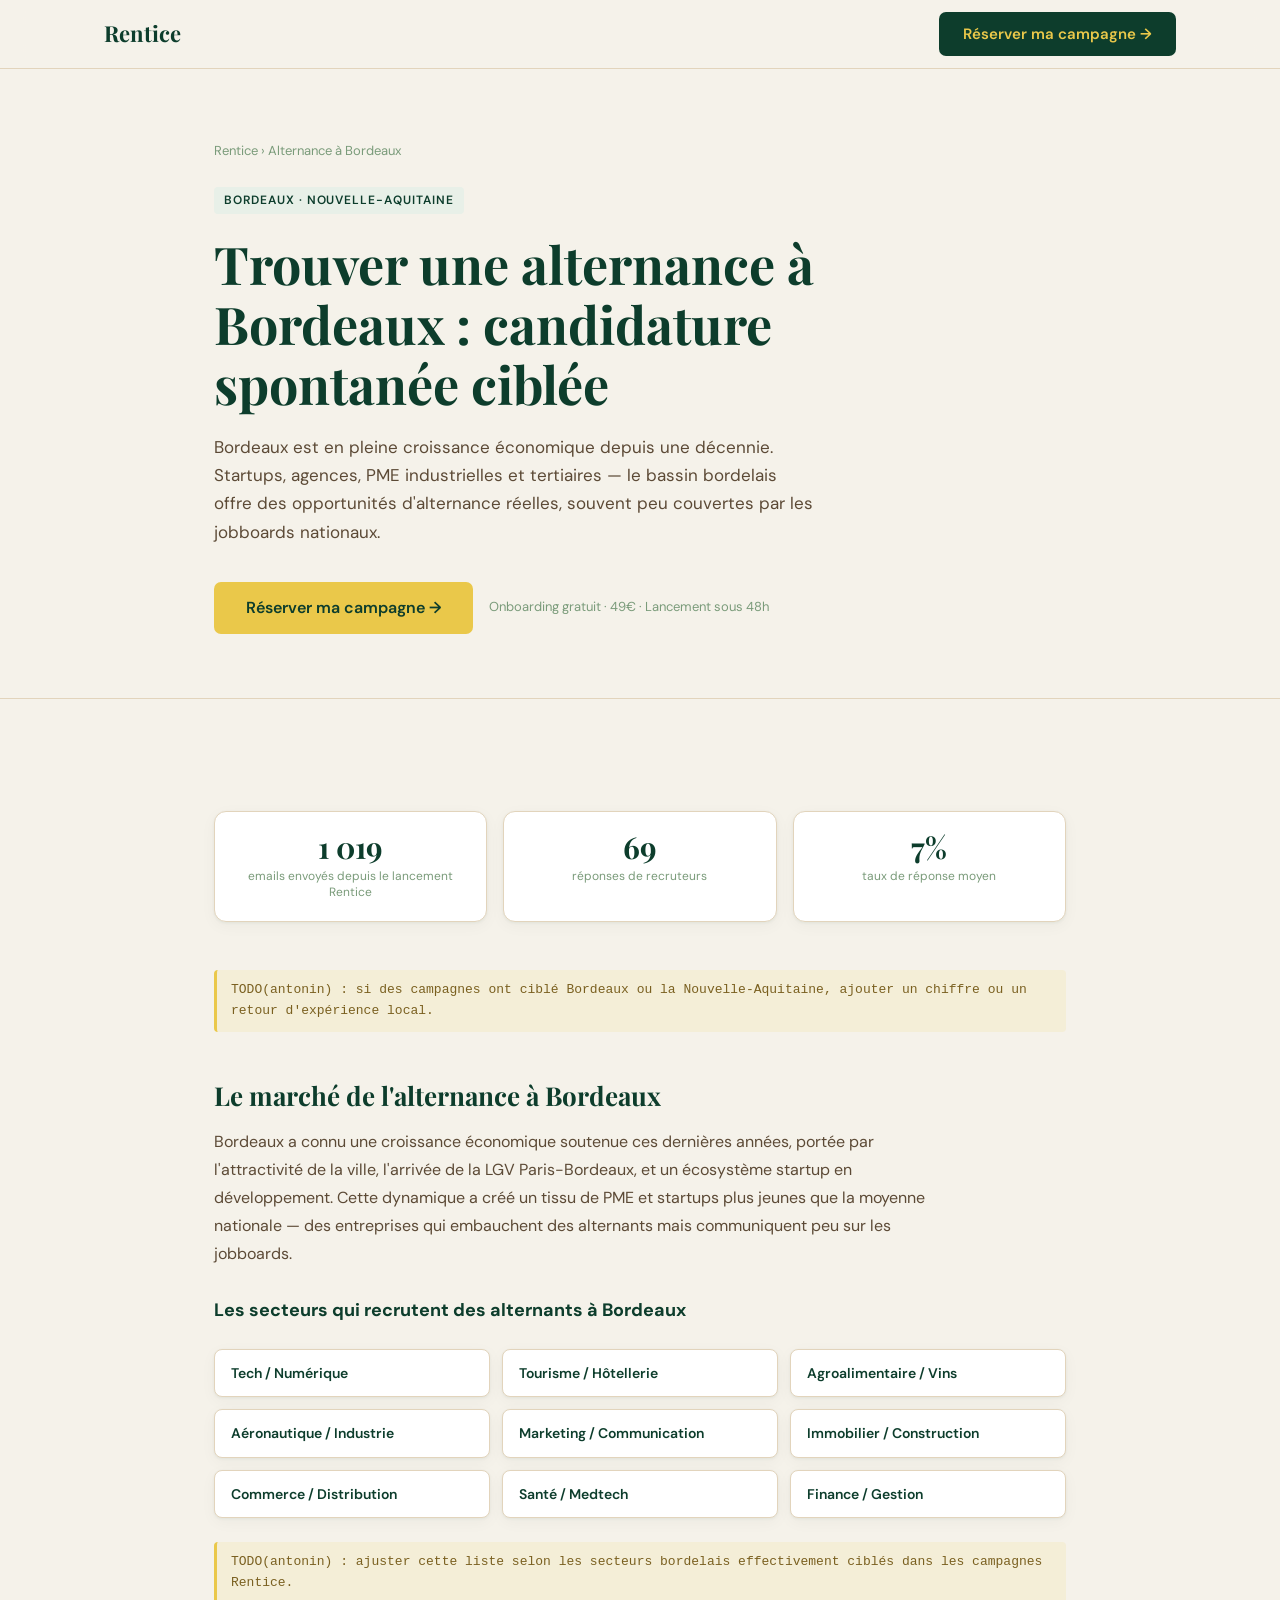
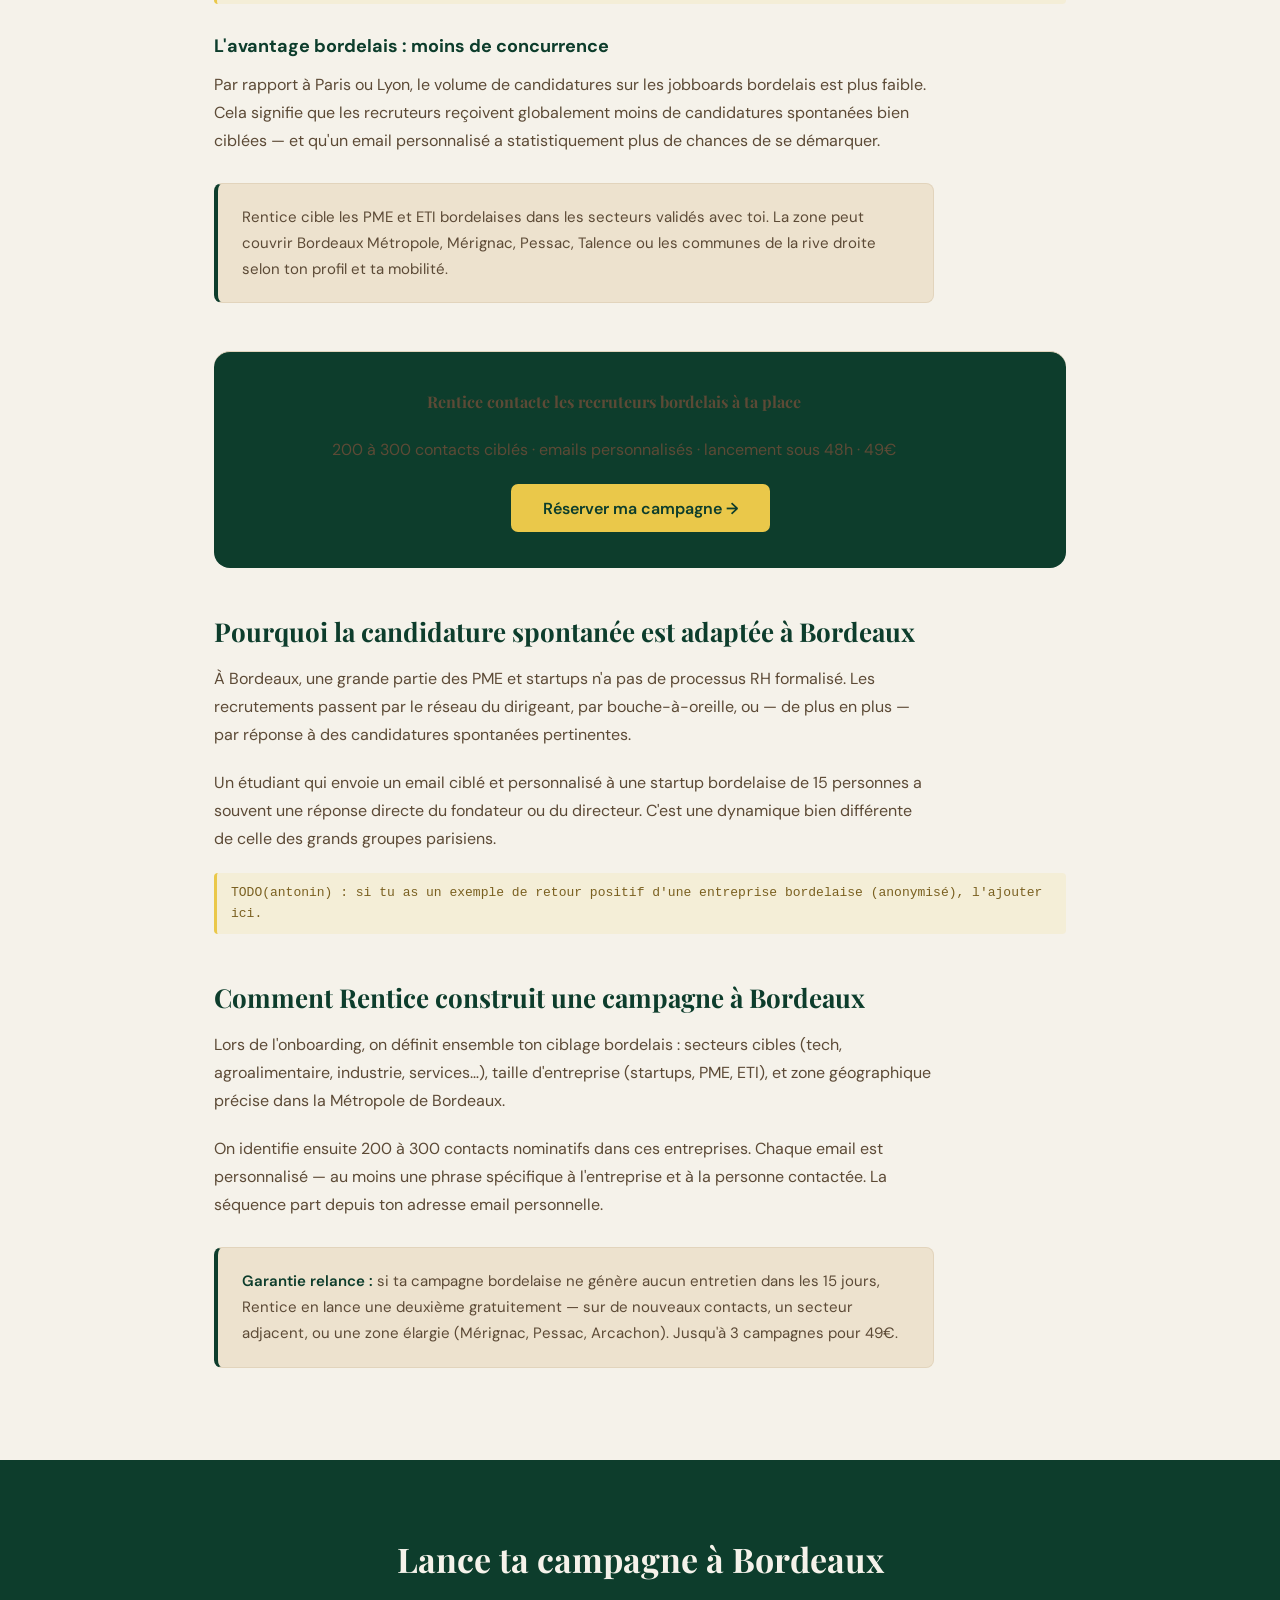
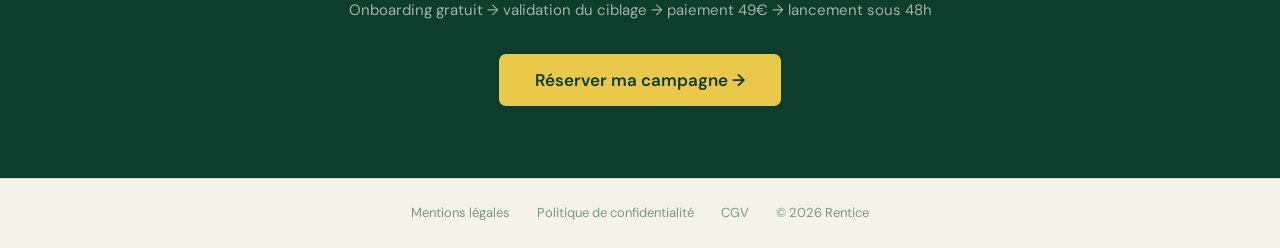
==== commit da86953f: "Mode 2026-2027 — prospects illimité (en moyenne 200 à 300) - Tous les "40 à 60 prospects" → "200 à 3" ====
--- a/alternance-bordeaux/index.html
+++ b/alternance-bordeaux/index.html
@@ -4,11 +4,11 @@
   <meta charset="UTF-8" />
   <meta name="viewport" content="width=device-width, initial-scale=1.0" />
   <title>Trouver une alternance à Bordeaux : candidature spontanée ciblée | Rentice</title>
-  <meta name="description" content="Trouver une alternance à Bordeaux en 2026 : marché en croissance, startups et PME actives. Rentice contacte 40 à 60 recruteurs bordelais à ta place. 49€, sans abonnement." />
+  <meta name="description" content="Trouver une alternance à Bordeaux en 2026-2027 : marché en croissance, startups et PME actives. Rentice contacte 200 à 300 recruteurs bordelais à ta place. 49€, sans abonnement." />
   <link rel="canonical" href="https://rentice.app/alternance-bordeaux/" />
   <meta name="robots" content="index, follow" />
   <meta property="og:title" content="Trouver une alternance à Bordeaux : candidature spontanée ciblée" />
-  <meta property="og:description" content="Rentice contacte les recruteurs bordelais à ta place — startups, PME, agences. 40 à 60 contacts ciblés, emails personnalisés, lancement sous 48h. 49€." />
+  <meta property="og:description" content="Rentice contacte les recruteurs bordelais à ta place — startups, PME, agences. 200 à 300 contacts ciblés, emails personnalisés, lancement sous 48h. 49€." />
   <meta property="og:type" content="website" />
   <meta property="og:url" content="https://rentice.app/alternance-bordeaux/" />
   <meta property="og:site_name" content="Rentice" />
@@ -17,7 +17,7 @@
     "@context": "https://schema.org",
     "@type": "Service",
     "name": "Campagne de candidature spontanée alternance Bordeaux",
-    "description": "Rentice contacte 40 à 60 recruteurs à Bordeaux pour des étudiants en recherche d'alternance. Emails personnalisés, lancement sous 48h, 49€.",
+    "description": "Rentice contacte 200 à 300 recruteurs à Bordeaux pour des étudiants en recherche d'alternance. Emails personnalisés, lancement sous 48h, 49€.",
     "provider": {"@type": "Organization", "name": "Rentice", "url": "https://rentice.app"},
     "areaServed": {"@type": "City", "name": "Bordeaux"},
     "url": "https://rentice.app/alternance-bordeaux/"
@@ -156,7 +156,7 @@
       <!-- MID CTA -->
       <div class="mid-cta">
         <p class="mid-cta__title">Rentice contacte les recruteurs bordelais à ta place</p>
-        <p class="mid-cta__sub">40 à 60 contacts ciblés · emails personnalisés · lancement sous 48h · 49€</p>
+        <p class="mid-cta__sub">200 à 300 contacts ciblés · emails personnalisés · lancement sous 48h · 49€</p>
         <a href="https://form.jotform.com/261302830869055" target="_blank" rel="noopener noreferrer" class="btn btn--gold">Réserver ma campagne →</a>
       </div>
 
@@ -171,7 +171,7 @@
 
       <p>Lors de l'onboarding, on définit ensemble ton ciblage bordelais : secteurs cibles (tech, agroalimentaire, industrie, services…), taille d'entreprise (startups, PME, ETI), et zone géographique précise dans la Métropole de Bordeaux.</p>
 
-      <p>On identifie ensuite 40 à 60 contacts nominatifs dans ces entreprises. Chaque email est personnalisé — au moins une phrase spécifique à l'entreprise et à la personne contactée. La séquence part depuis ton adresse email personnelle.</p>
+      <p>On identifie ensuite 200 à 300 contacts nominatifs dans ces entreprises. Chaque email est personnalisé — au moins une phrase spécifique à l'entreprise et à la personne contactée. La séquence part depuis ton adresse email personnelle.</p>
 
       <div class="callout">
         <p><strong>Garantie relance :</strong> si ta campagne bordelaise ne génère aucun entretien dans les 15 jours, Rentice en lance une deuxième gratuitement — sur de nouveaux contacts, un secteur adjacent, ou une zone élargie (Mérignac, Pessac, Arcachon). Jusqu'à 3 campagnes pour 49€.</p>
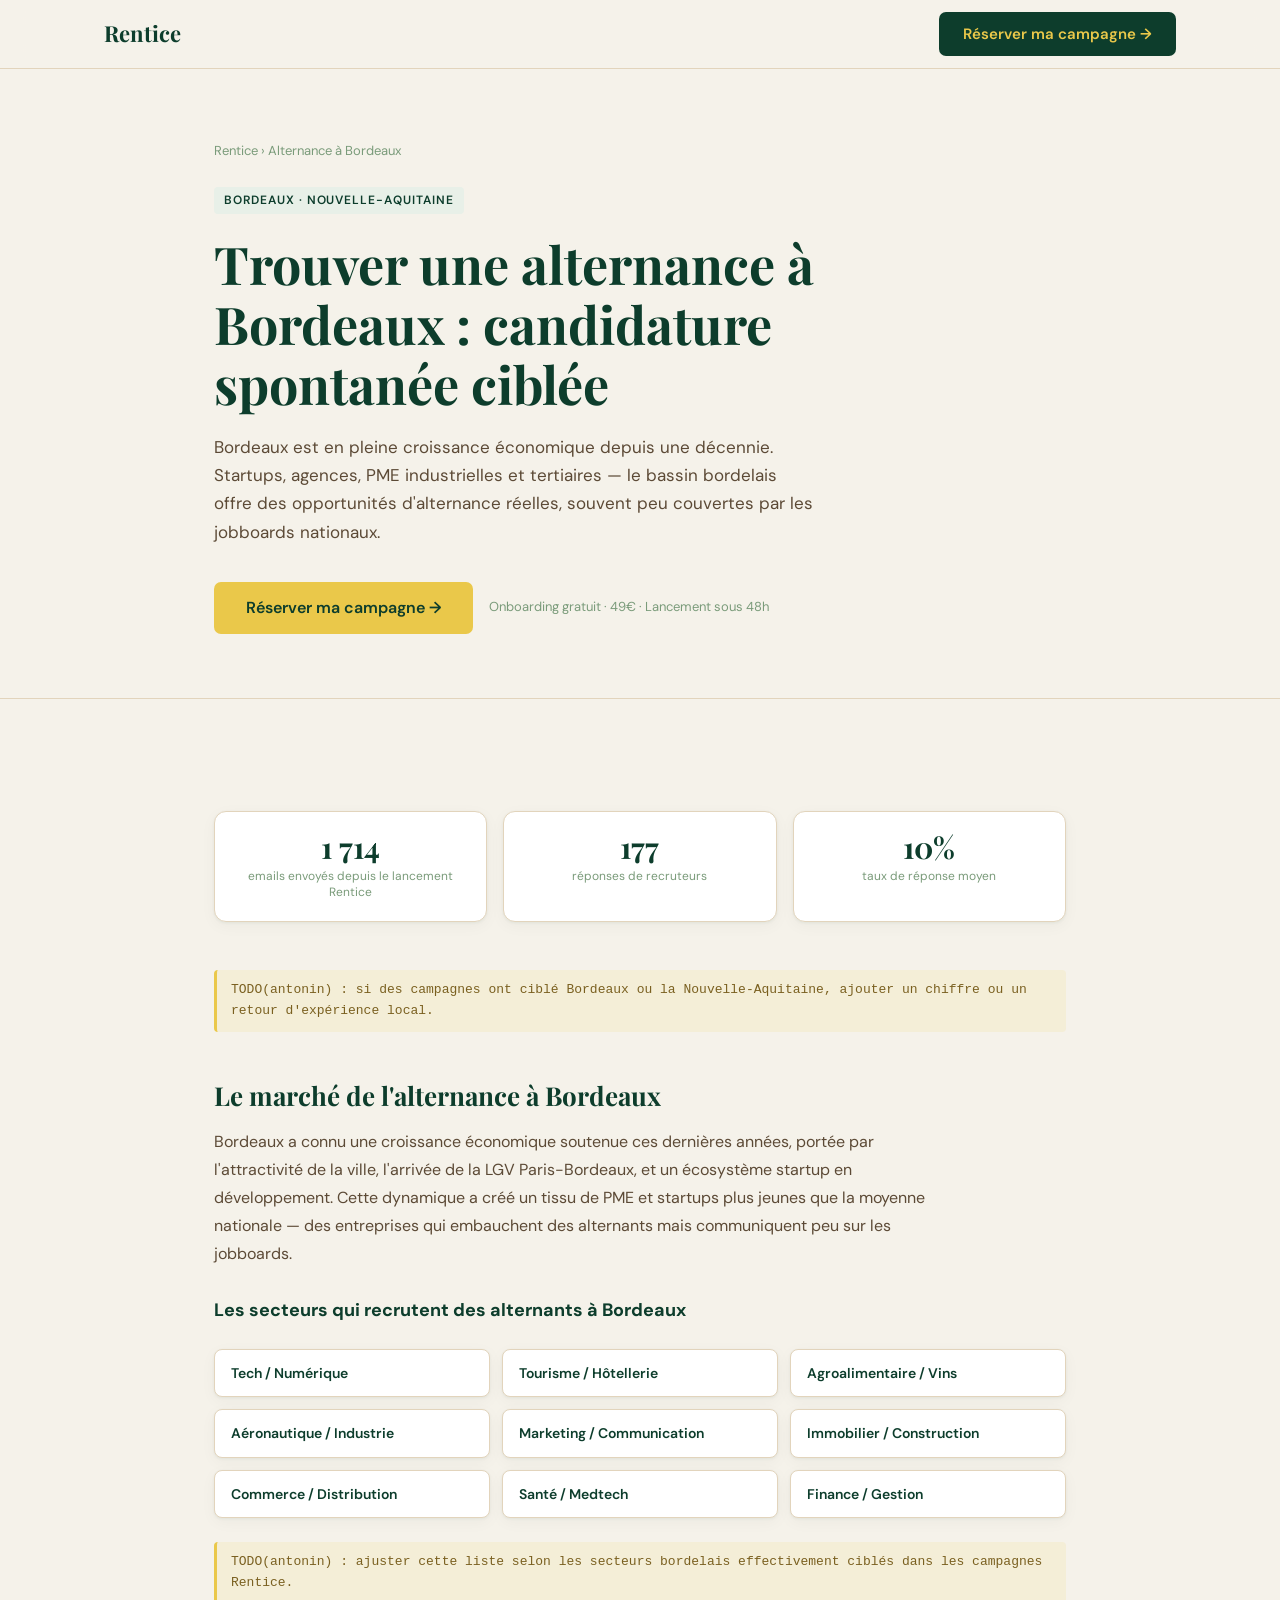
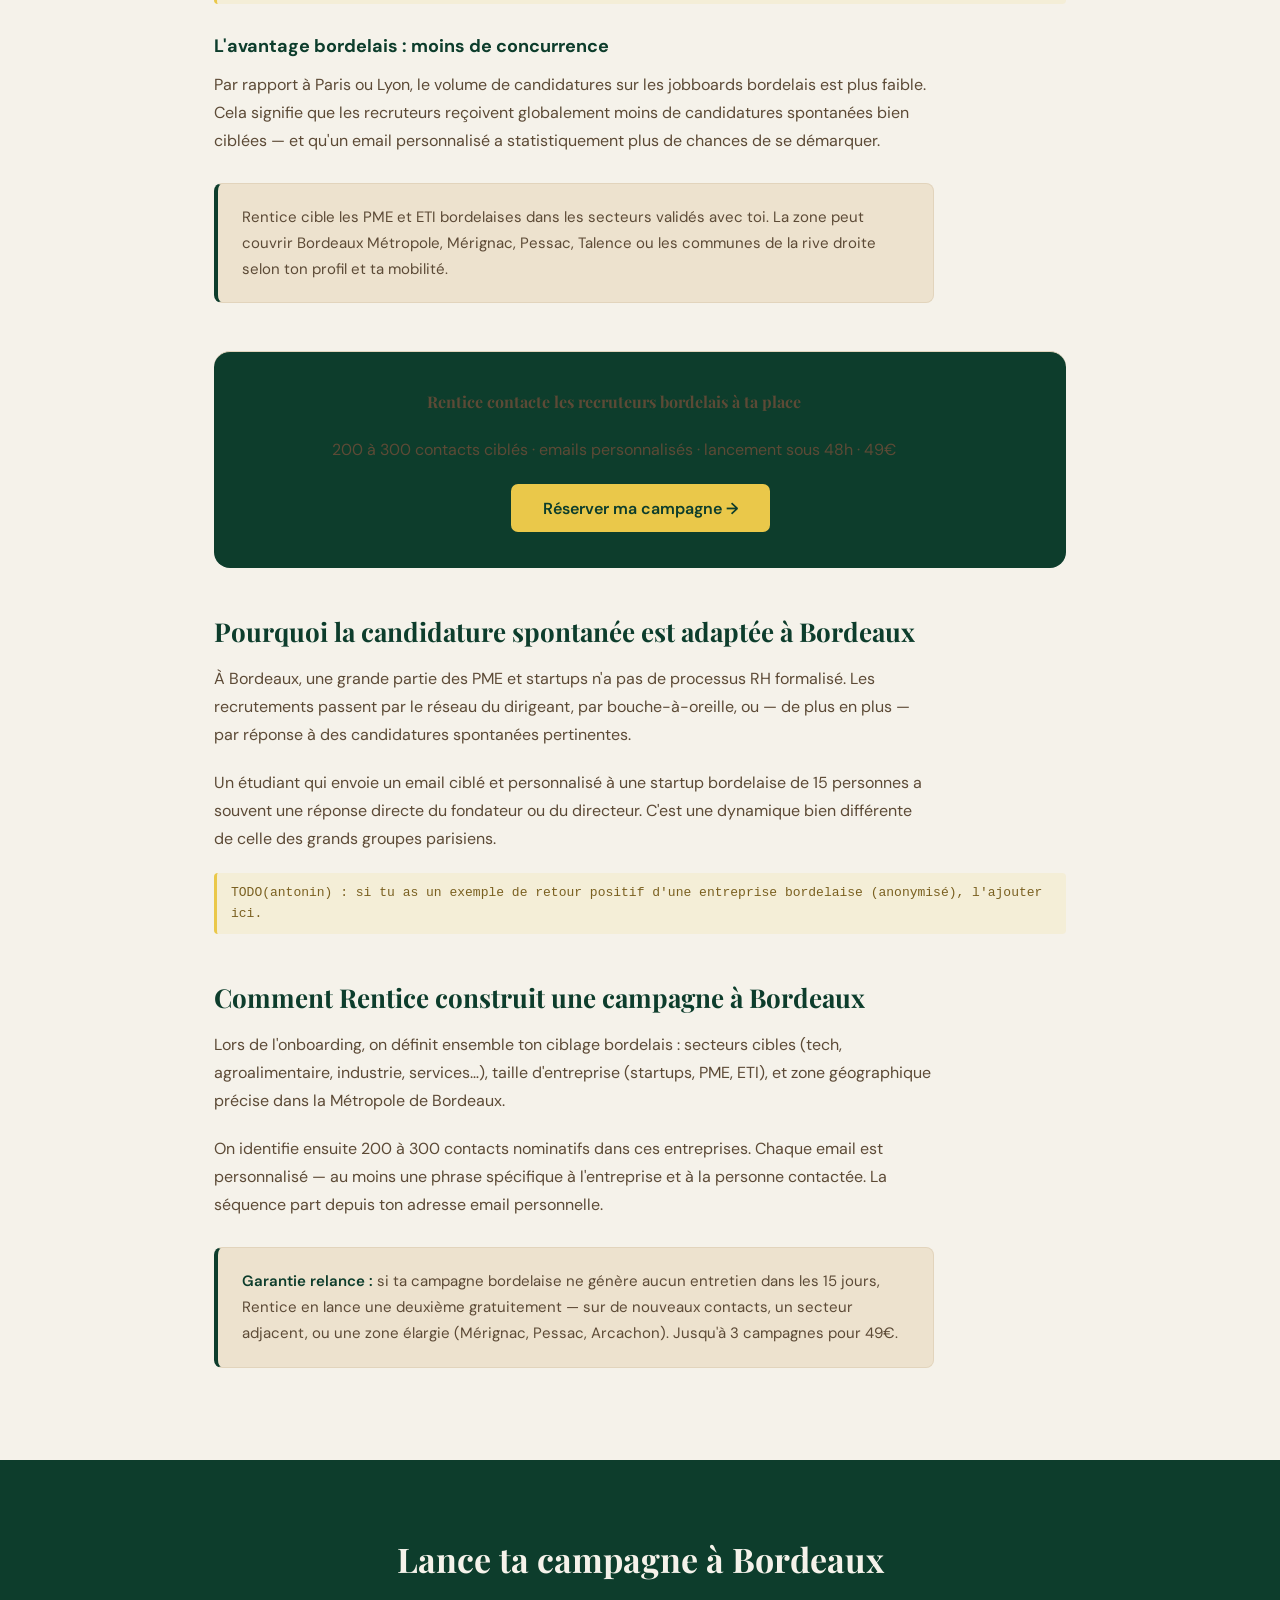
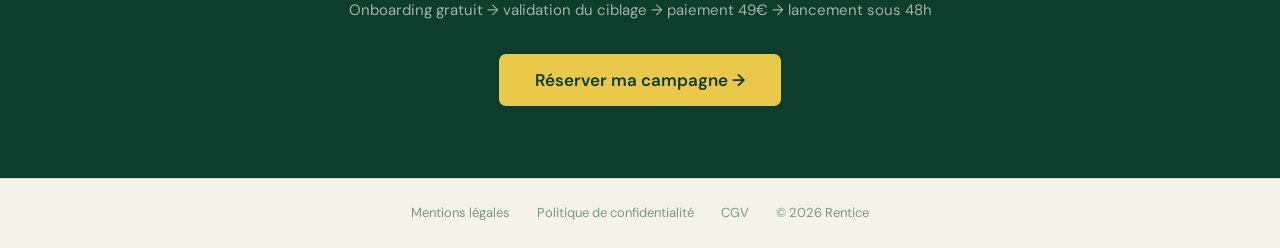
==== commit 40188e72: "Stats Lemlist juin–août 2026 : 1 714 emails / 177 réponses / 10 % / 15 campagnes Source : export cam" ====
--- a/alternance-bordeaux/index.html
+++ b/alternance-bordeaux/index.html
@@ -111,15 +111,15 @@
 
       <div class="inline-stats">
         <div class="inline-stats__item">
-          <span class="inline-stats__num">1 019</span>
+          <span class="inline-stats__num">1 714</span>
           <span class="inline-stats__label">emails envoyés depuis le lancement Rentice</span>
         </div>
         <div class="inline-stats__item">
-          <span class="inline-stats__num">69</span>
+          <span class="inline-stats__num">177</span>
           <span class="inline-stats__label">réponses de recruteurs</span>
         </div>
         <div class="inline-stats__item">
-          <span class="inline-stats__num">7%</span>
+          <span class="inline-stats__num">10%</span>
           <span class="inline-stats__label">taux de réponse moyen</span>
         </div>
       </div>
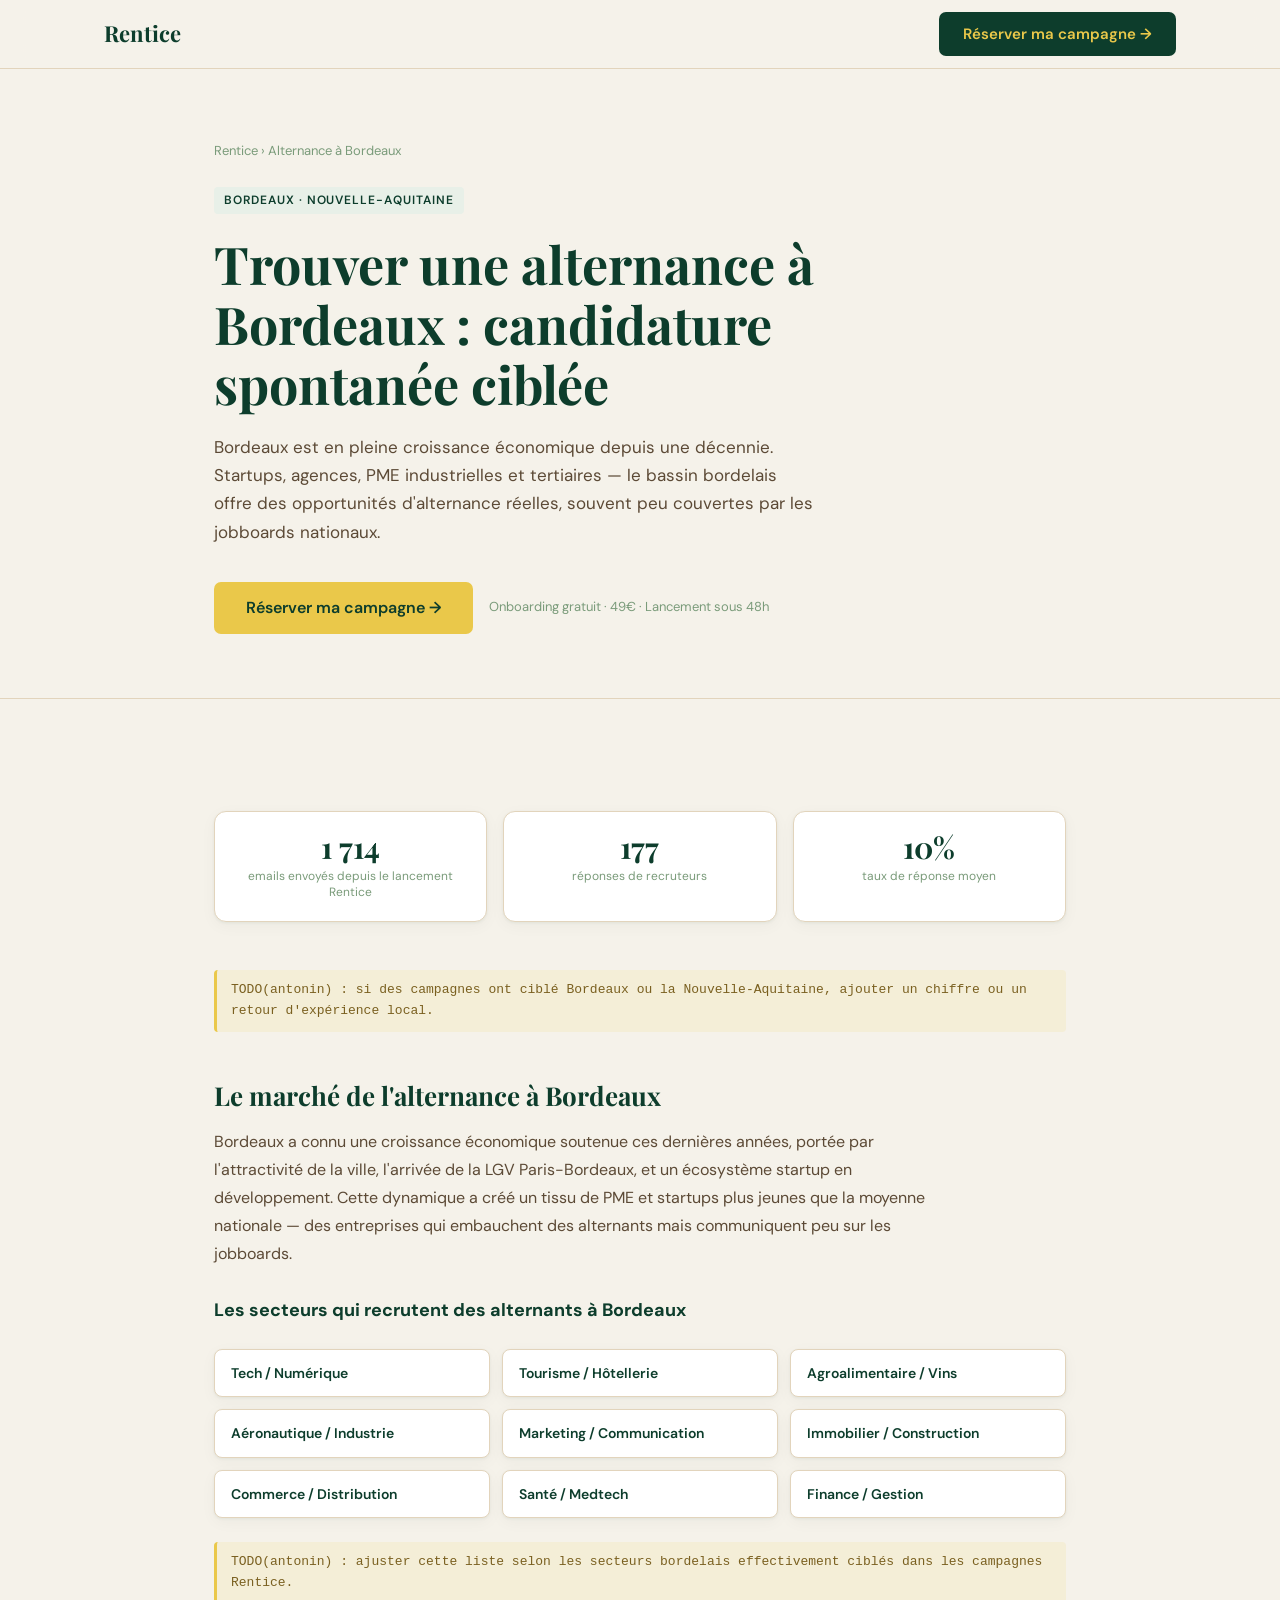
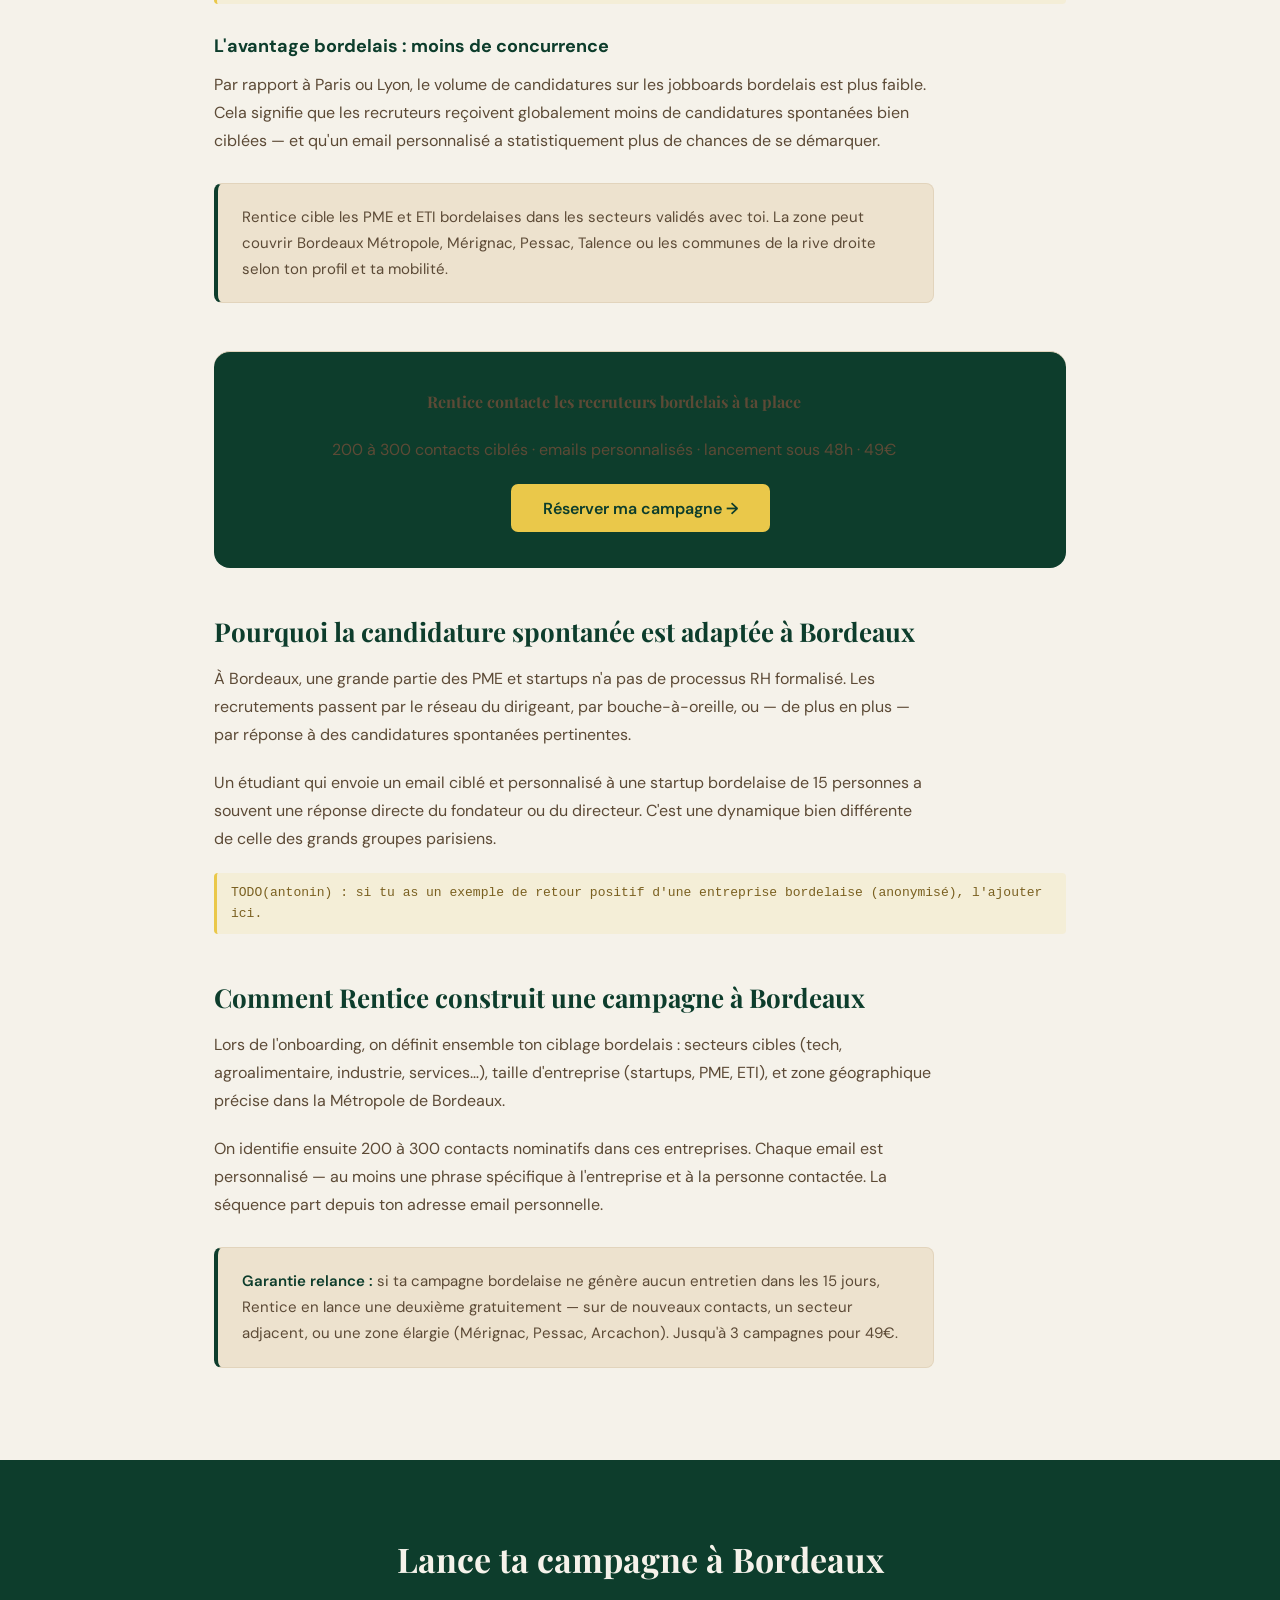
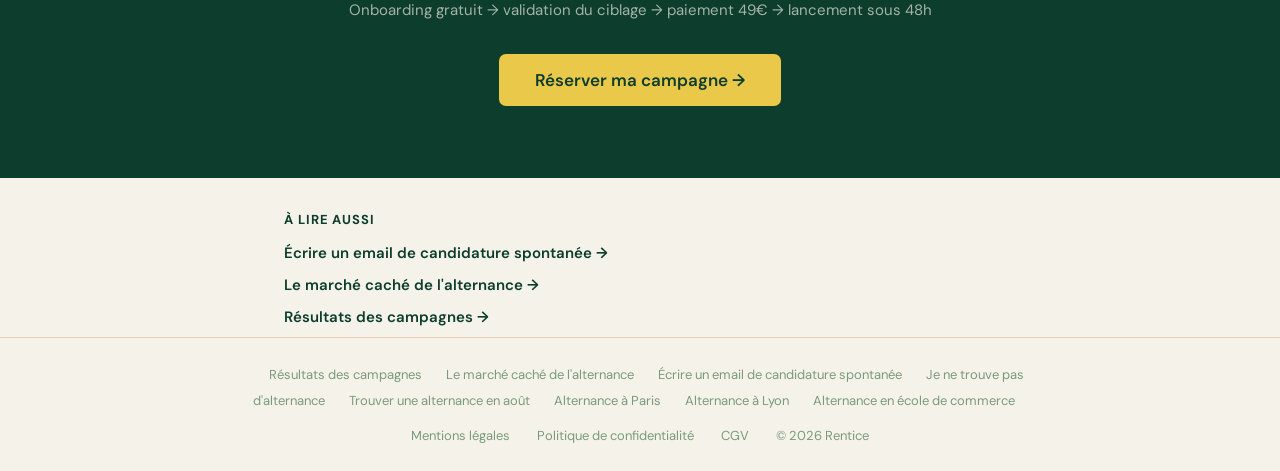
==== commit 44e7307b: "Maillage interne : liens footer vers les 9 pages orphelines, "À lire aussi", lastmod sitemap Titre h" ====
--- a/alternance-bordeaux/index.html
+++ b/alternance-bordeaux/index.html
@@ -188,8 +188,14 @@
     </div>
   </div>
 
+  <nav aria-label="À lire aussi" style="max-width:760px;margin:0 auto;padding:32px 24px 8px">
+    <p style="font-size:13px;font-weight:700;color:var(--green-900);text-transform:uppercase;letter-spacing:0.07em;margin-bottom:10px">À lire aussi</p>
+    <ul style="list-style:none;display:flex;flex-direction:column;gap:8px;font-size:15px"><li><a href="/email-candidature-spontanee-alternance/" style="color:var(--green-900);font-weight:600">Écrire un email de candidature spontanée →</a></li><li><a href="/marche-cache-alternance/" style="color:var(--green-900);font-weight:600">Le marché caché de l'alternance →</a></li><li><a href="/resultats/" style="color:var(--green-900);font-weight:600">Résultats des campagnes →</a></li></ul>
+  </nav>
+
   <footer class="footer-mini">
     <div class="container">
+      <nav aria-label="Guides alternance" style="margin-bottom:12px;line-height:2"><a href="/resultats/" style="margin:0 12px;color:inherit">Résultats des campagnes</a><a href="/marche-cache-alternance/" style="margin:0 12px;color:inherit">Le marché caché de l'alternance</a><a href="/email-candidature-spontanee-alternance/" style="margin:0 12px;color:inherit">Écrire un email de candidature spontanée</a><a href="/je-ne-trouve-pas-d-alternance/" style="margin:0 12px;color:inherit">Je ne trouve pas d'alternance</a><a href="/trouver-alternance-en-aout/" style="margin:0 12px;color:inherit">Trouver une alternance en août</a><a href="/alternance-paris/" style="margin:0 12px;color:inherit">Alternance à Paris</a><a href="/alternance-lyon/" style="margin:0 12px;color:inherit">Alternance à Lyon</a><a href="/alternance-ecole-de-commerce/" style="margin:0 12px;color:inherit">Alternance en école de commerce</a></nav>
       <a href="/mentions-legales/" style="margin:0 12px;color:inherit">Mentions légales</a>
       <a href="/politique-de-confidentialite/" style="margin:0 12px;color:inherit">Politique de confidentialité</a>
       <a href="/cgv/" style="margin:0 12px;color:inherit">CGV</a>
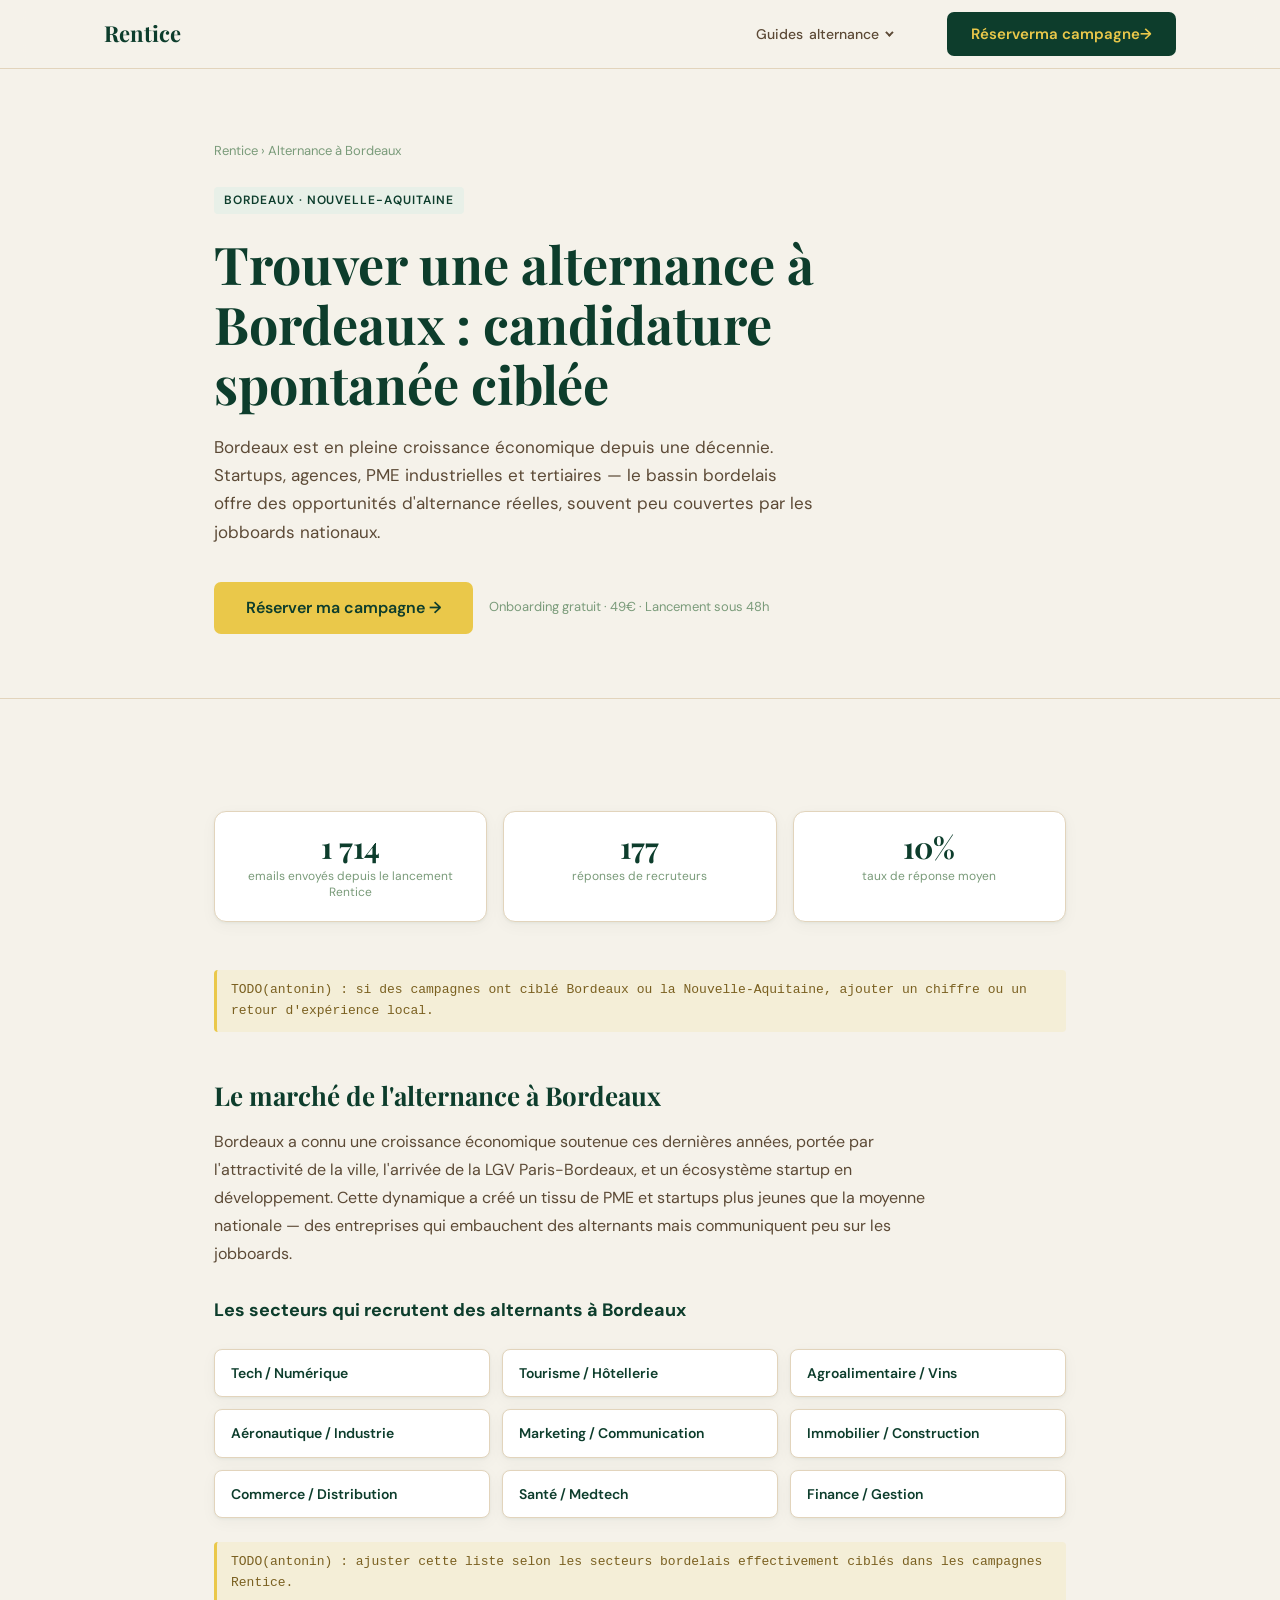
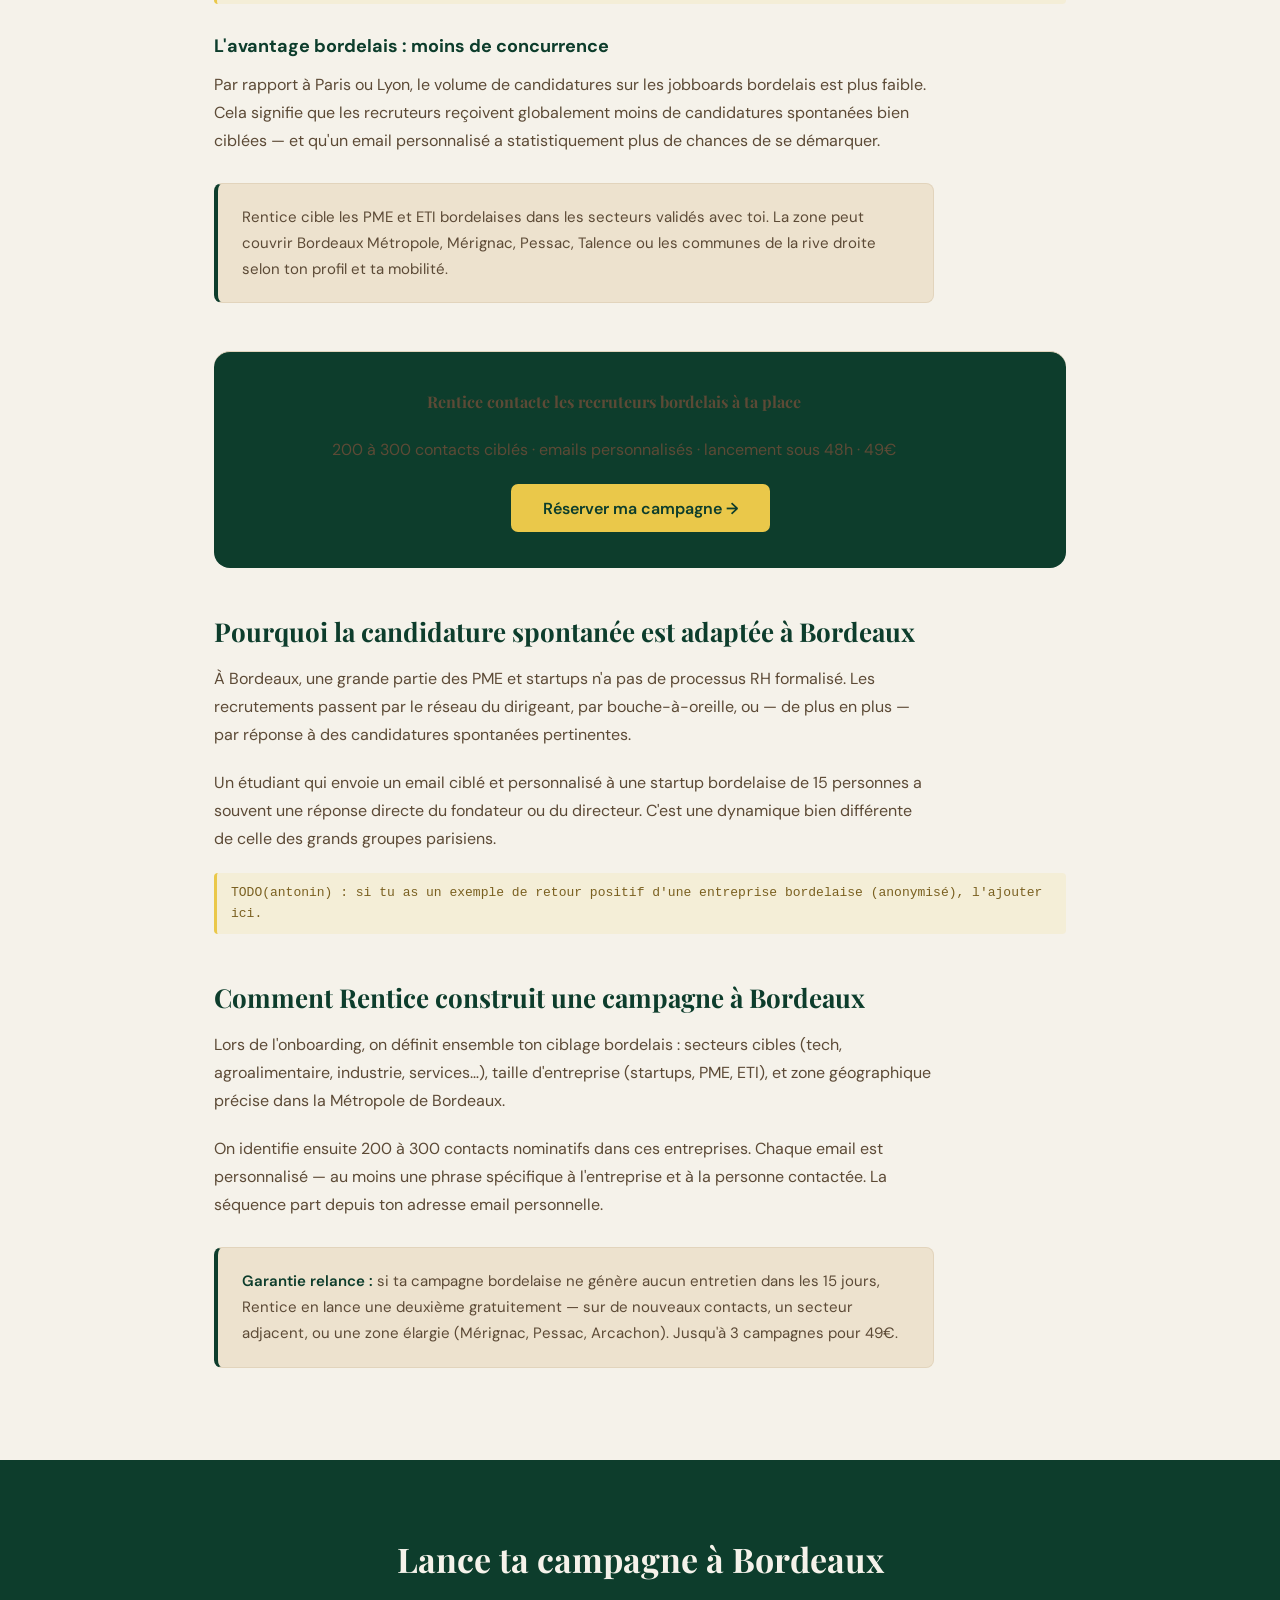
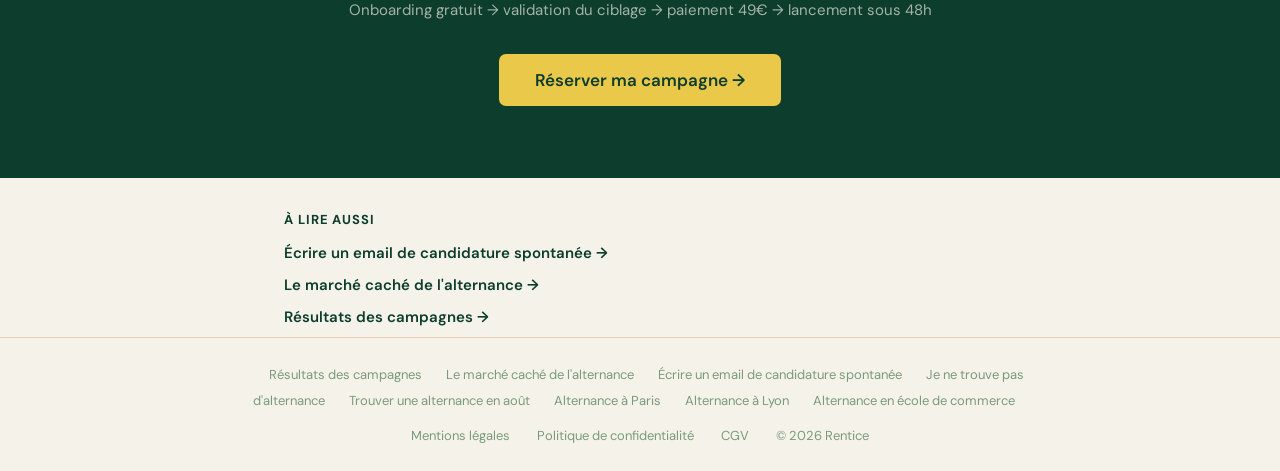
==== commit 085315a7: "Header : menu déroulant "Guides alternance" (home + 9 pages), version mobile Co-Authored-By: Claude " ====
--- a/alternance-bordeaux/index.html
+++ b/alternance-bordeaux/index.html
@@ -87,7 +87,8 @@
   <header class="navbar">
     <div class="navbar__inner">
       <a href="/" class="navbar__logo">Rentice</a>
-      <a href="https://form.jotform.com/261302830869055" target="_blank" rel="noopener noreferrer" class="btn btn--primary" style="margin-left:auto">Réserver ma campagne →</a>
+      <span style="margin-left:auto"></span><details class="guides"><summary>Guides<span class="guides__long"> alternance</span></summary><div class="guides__menu"><a href="/je-ne-trouve-pas-d-alternance/">Je ne trouve pas d'alternance</a><a href="/marche-cache-alternance/">Le marché caché de l'alternance</a><a href="/email-candidature-spontanee-alternance/">Écrire un email de candidature spontanée</a><a href="/trouver-alternance-en-aout/">Trouver une alternance en août</a><a href="/alternance-ecole-de-commerce/">Alternance en école de commerce</a><a href="/alternance-paris/">Alternance à Paris</a><a href="/alternance-lyon/">Alternance à Lyon</a><a href="/alternance-bordeaux/">Alternance à Bordeaux</a><a href="/resultats/">Résultats des campagnes</a></div></details>
+      <a href="https://form.jotform.com/261302830869055" target="_blank" rel="noopener noreferrer" class="btn btn--primary">Réserver<span class="cta-long"> ma campagne</span> →</a>
     </div>
   </header>
 
--- a/style.css
+++ b/style.css
@@ -2174,3 +2174,27 @@
   }
 
 }
+
+/* Menu Guides alternance */
+.guides{position:relative}
+.guides summary{list-style:none;cursor:pointer;display:flex;align-items:center;gap:6px;font-size:14px;font-weight:500;color:var(--cream-700);transition:color var(--transition)}
+.guides summary::-webkit-details-marker{display:none}
+.guides summary::after{content:"";width:6px;height:6px;border-right:2px solid currentColor;border-bottom:2px solid currentColor;transform:rotate(45deg) translateY(-2px)}
+.guides summary:hover,.guides[open] summary{color:var(--green-900)}
+.guides summary:focus-visible{outline:2px solid var(--green-900);outline-offset:4px;border-radius:4px}
+.guides__menu{position:absolute;top:calc(100% + 16px);right:0;min-width:290px;display:flex;flex-direction:column;padding:8px;background:var(--cream-50);border:1px solid var(--cream-200);border-radius:10px;box-shadow:0 12px 32px rgba(13,61,44,0.14);z-index:200}
+.guides__menu a{padding:10px 12px;border-radius:7px;font-size:14px;color:var(--cream-700);white-space:nowrap}
+.guides__menu a:hover,.guides__menu a:focus-visible{background:var(--cream-200);color:var(--green-900)}
+.navbar__mobile-label{font-size:12px;font-weight:700;letter-spacing:0.07em;text-transform:uppercase;color:var(--sage-500);padding:14px 0 4px}
+.navbar__inner > .guides{margin-right:24px}
+.guides summary{white-space:nowrap}
+@media (max-width:480px){
+.guides__long{display:none}
+.navbar__inner{gap:0}
+.navbar__inner > .guides{margin-right:14px}
+.navbar__inner > .btn{padding:0 14px;font-size:13px}
+.cta-long{display:none}
+.guides{position:static}
+.guides__menu{left:16px;right:16px;top:100%;min-width:0;border-radius:0 0 10px 10px}
+.guides__menu a{white-space:normal}
+}
--- a/style.css
+++ b/style.css
@@ -2174,3 +2174,27 @@
   }
 
 }
+
+/* Menu Guides alternance */
+.guides{position:relative}
+.guides summary{list-style:none;cursor:pointer;display:flex;align-items:center;gap:6px;font-size:14px;font-weight:500;color:var(--cream-700);transition:color var(--transition)}
+.guides summary::-webkit-details-marker{display:none}
+.guides summary::after{content:"";width:6px;height:6px;border-right:2px solid currentColor;border-bottom:2px solid currentColor;transform:rotate(45deg) translateY(-2px)}
+.guides summary:hover,.guides[open] summary{color:var(--green-900)}
+.guides summary:focus-visible{outline:2px solid var(--green-900);outline-offset:4px;border-radius:4px}
+.guides__menu{position:absolute;top:calc(100% + 16px);right:0;min-width:290px;display:flex;flex-direction:column;padding:8px;background:var(--cream-50);border:1px solid var(--cream-200);border-radius:10px;box-shadow:0 12px 32px rgba(13,61,44,0.14);z-index:200}
+.guides__menu a{padding:10px 12px;border-radius:7px;font-size:14px;color:var(--cream-700);white-space:nowrap}
+.guides__menu a:hover,.guides__menu a:focus-visible{background:var(--cream-200);color:var(--green-900)}
+.navbar__mobile-label{font-size:12px;font-weight:700;letter-spacing:0.07em;text-transform:uppercase;color:var(--sage-500);padding:14px 0 4px}
+.navbar__inner > .guides{margin-right:24px}
+.guides summary{white-space:nowrap}
+@media (max-width:480px){
+.guides__long{display:none}
+.navbar__inner{gap:0}
+.navbar__inner > .guides{margin-right:14px}
+.navbar__inner > .btn{padding:0 14px;font-size:13px}
+.cta-long{display:none}
+.guides{position:static}
+.guides__menu{left:16px;right:16px;top:100%;min-width:0;border-radius:0 0 10px 10px}
+.guides__menu a{white-space:normal}
+}
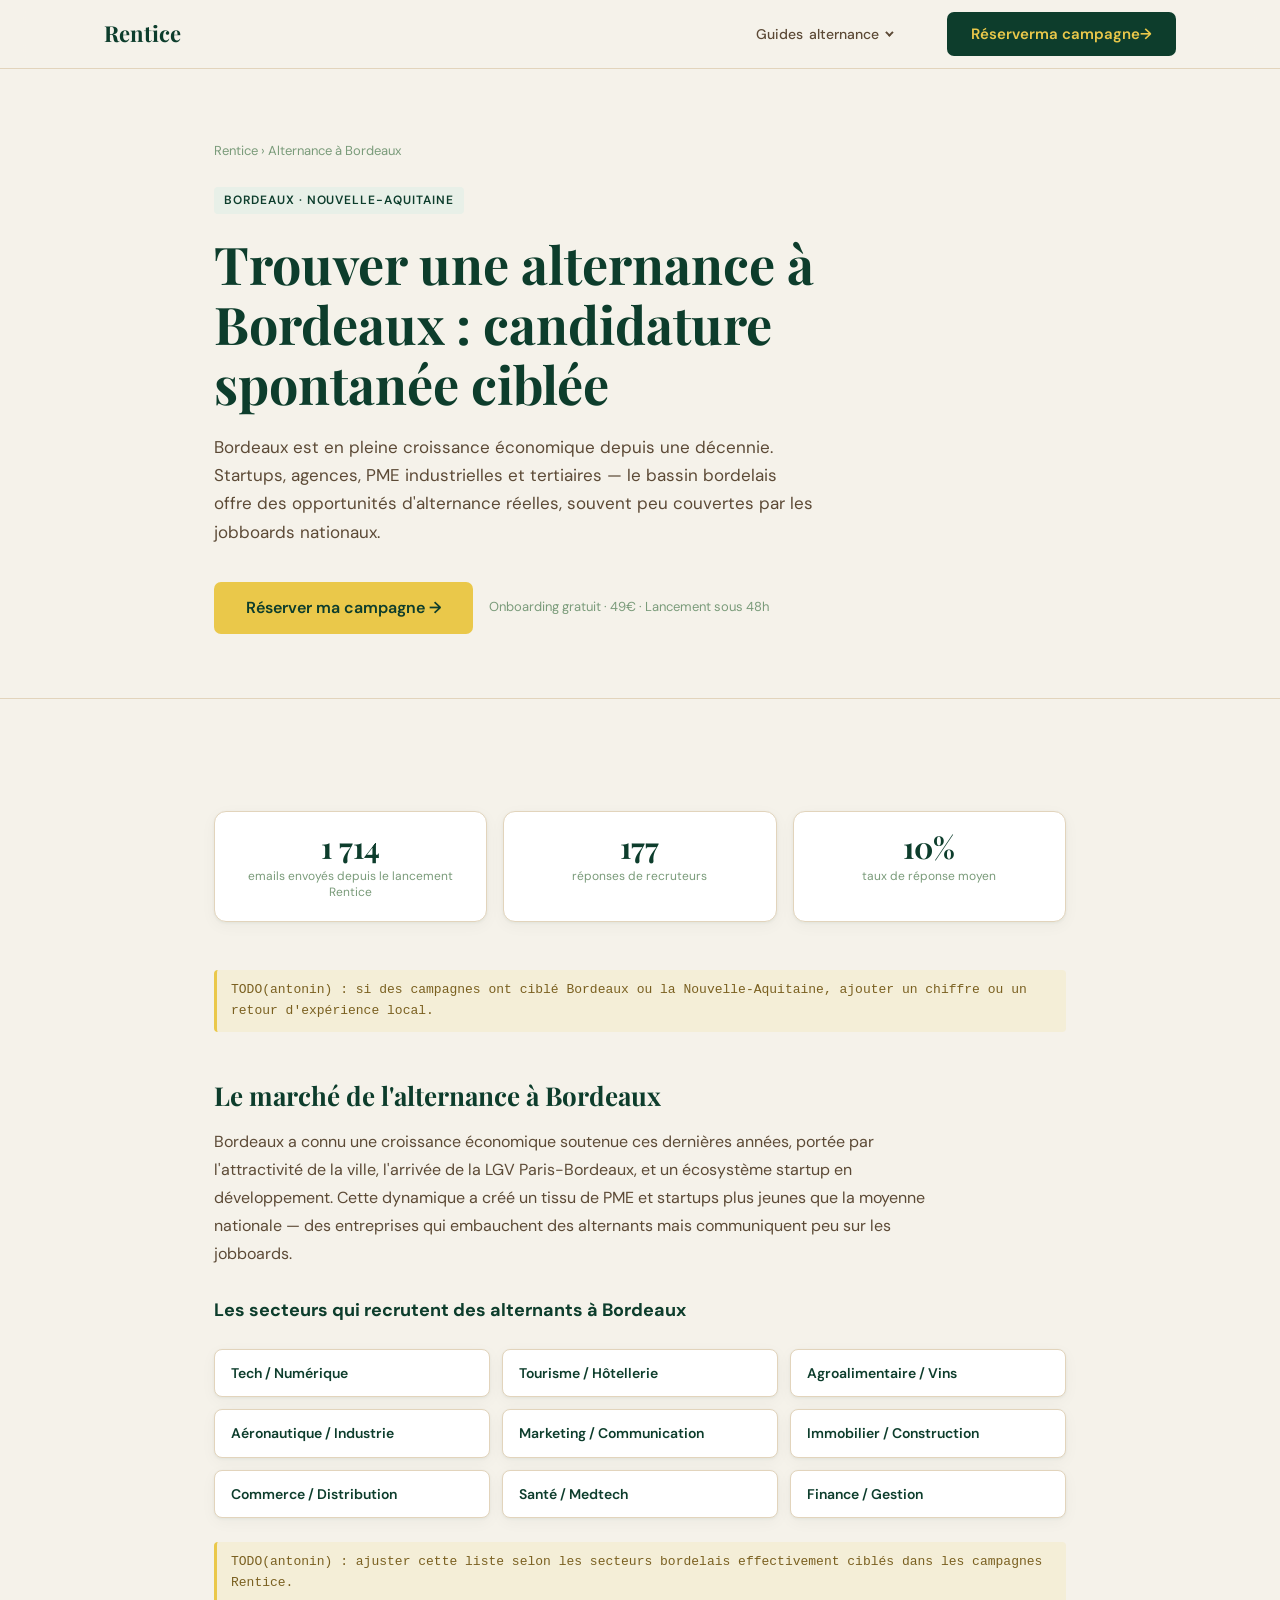
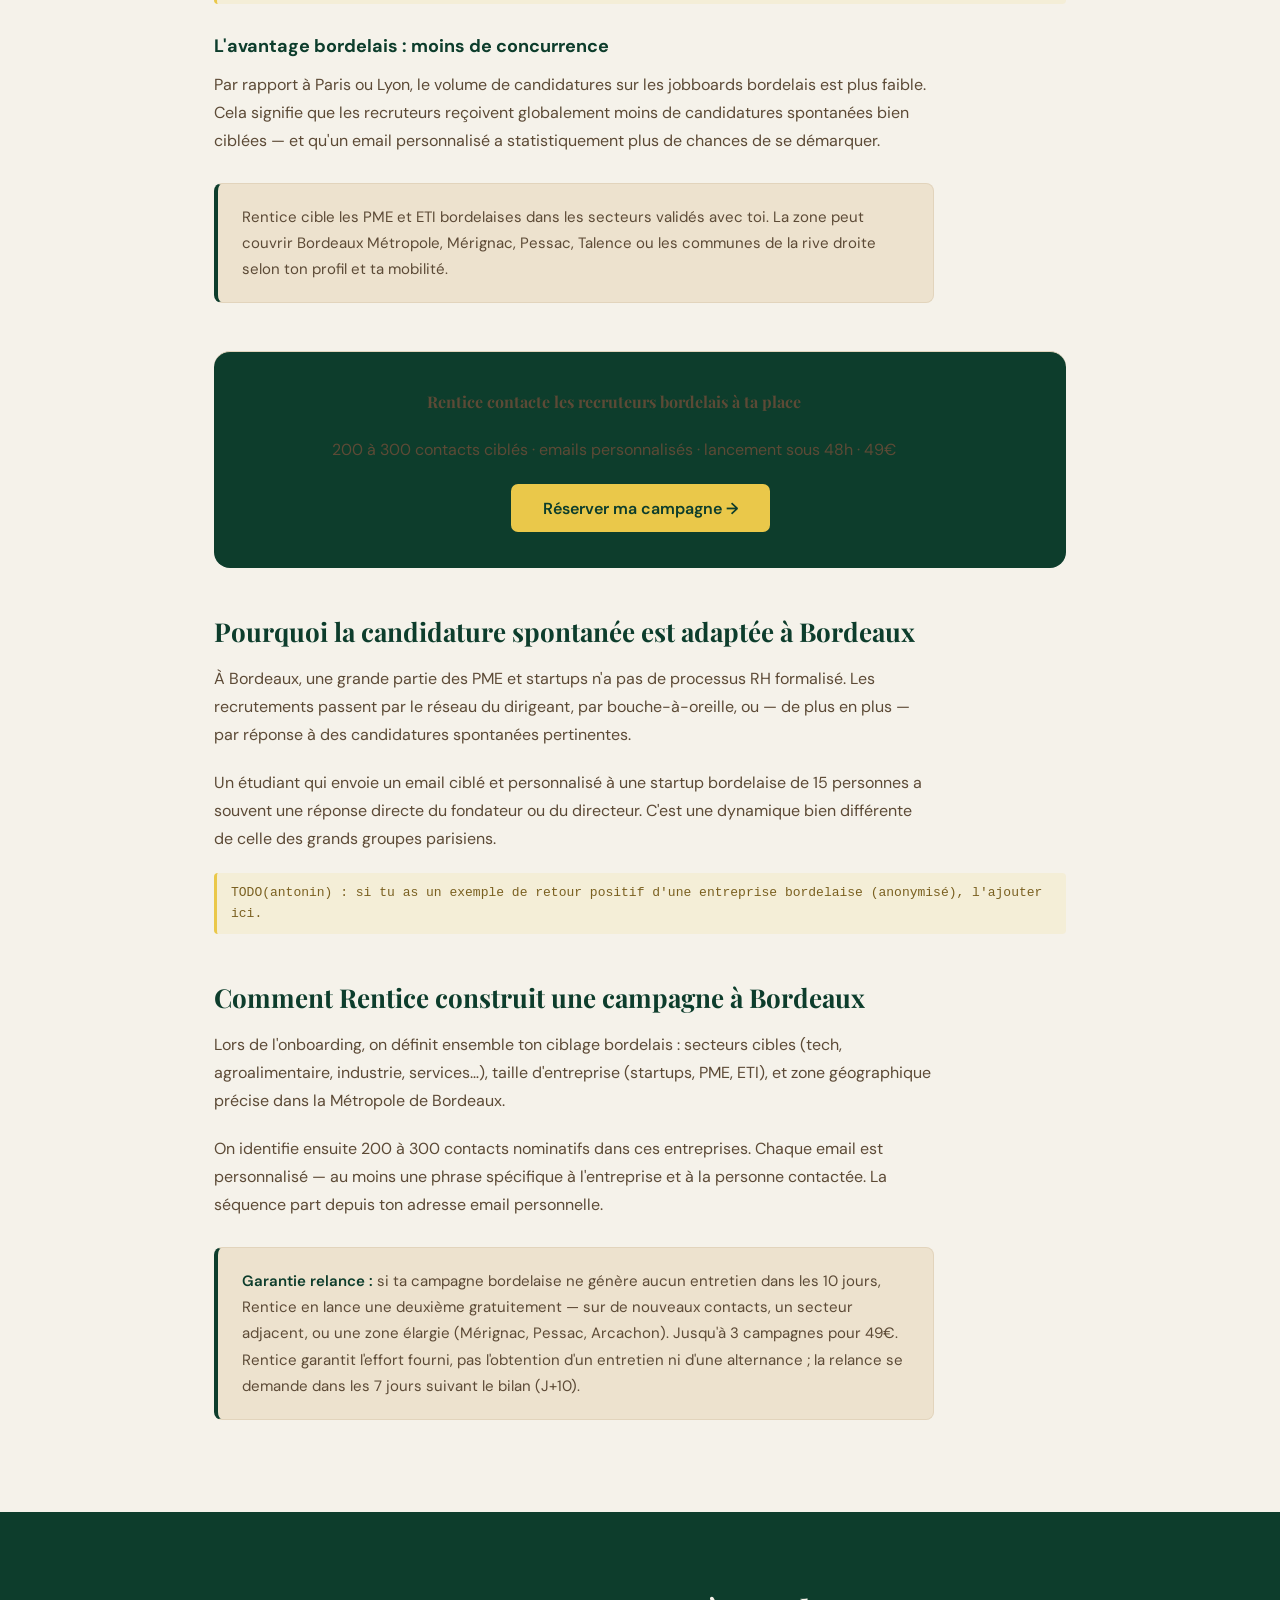
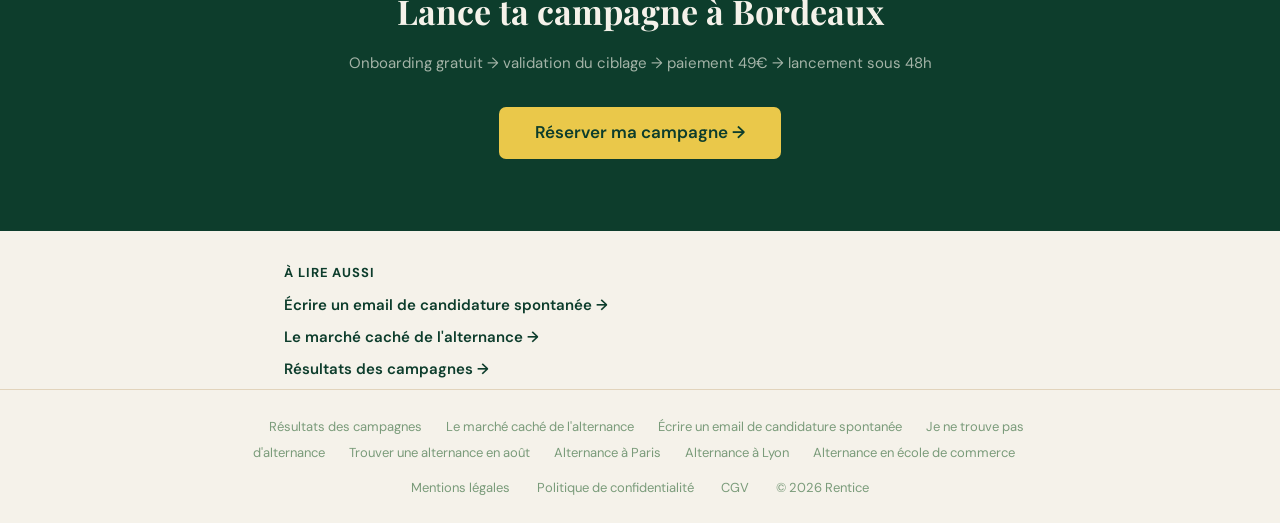
==== commit 02c1e093: "Garantie relance : fenêtre 15 → 10 jours, timeline recalée, mentions harmonisées Co-Authored-By: Cla" ====
--- a/alternance-bordeaux/index.html
+++ b/alternance-bordeaux/index.html
@@ -175,7 +175,7 @@
       <p>On identifie ensuite 200 à 300 contacts nominatifs dans ces entreprises. Chaque email est personnalisé — au moins une phrase spécifique à l'entreprise et à la personne contactée. La séquence part depuis ton adresse email personnelle.</p>
 
       <div class="callout">
-        <p><strong>Garantie relance :</strong> si ta campagne bordelaise ne génère aucun entretien dans les 15 jours, Rentice en lance une deuxième gratuitement — sur de nouveaux contacts, un secteur adjacent, ou une zone élargie (Mérignac, Pessac, Arcachon). Jusqu'à 3 campagnes pour 49€.</p>
+        <p><strong>Garantie relance :</strong> si ta campagne bordelaise ne génère aucun entretien dans les 10 jours, Rentice en lance une deuxième gratuitement — sur de nouveaux contacts, un secteur adjacent, ou une zone élargie (Mérignac, Pessac, Arcachon). Jusqu'à 3 campagnes pour 49€. Rentice garantit l'effort fourni, pas l'obtention d'un entretien ni d'une alternance ; la relance se demande dans les 7 jours suivant le bilan (J+10).</p>
       </div>
 
     </div>
